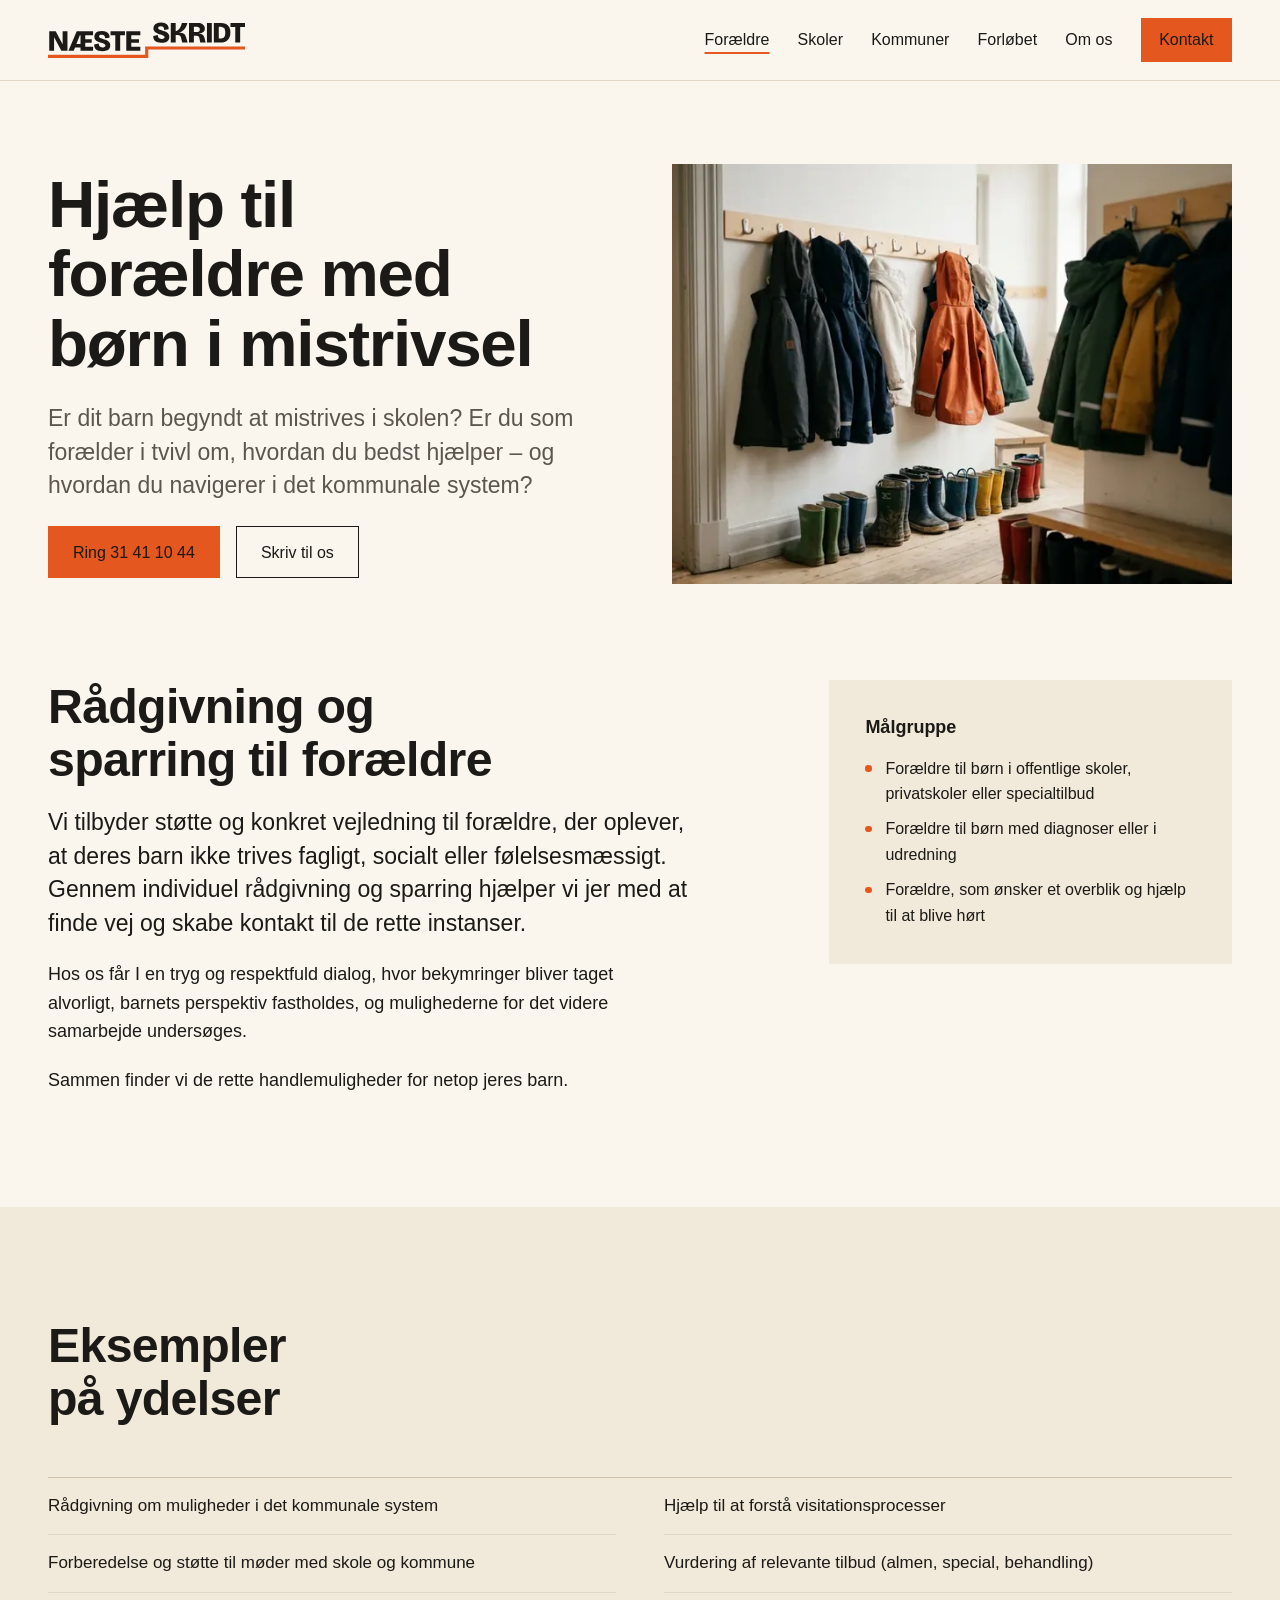
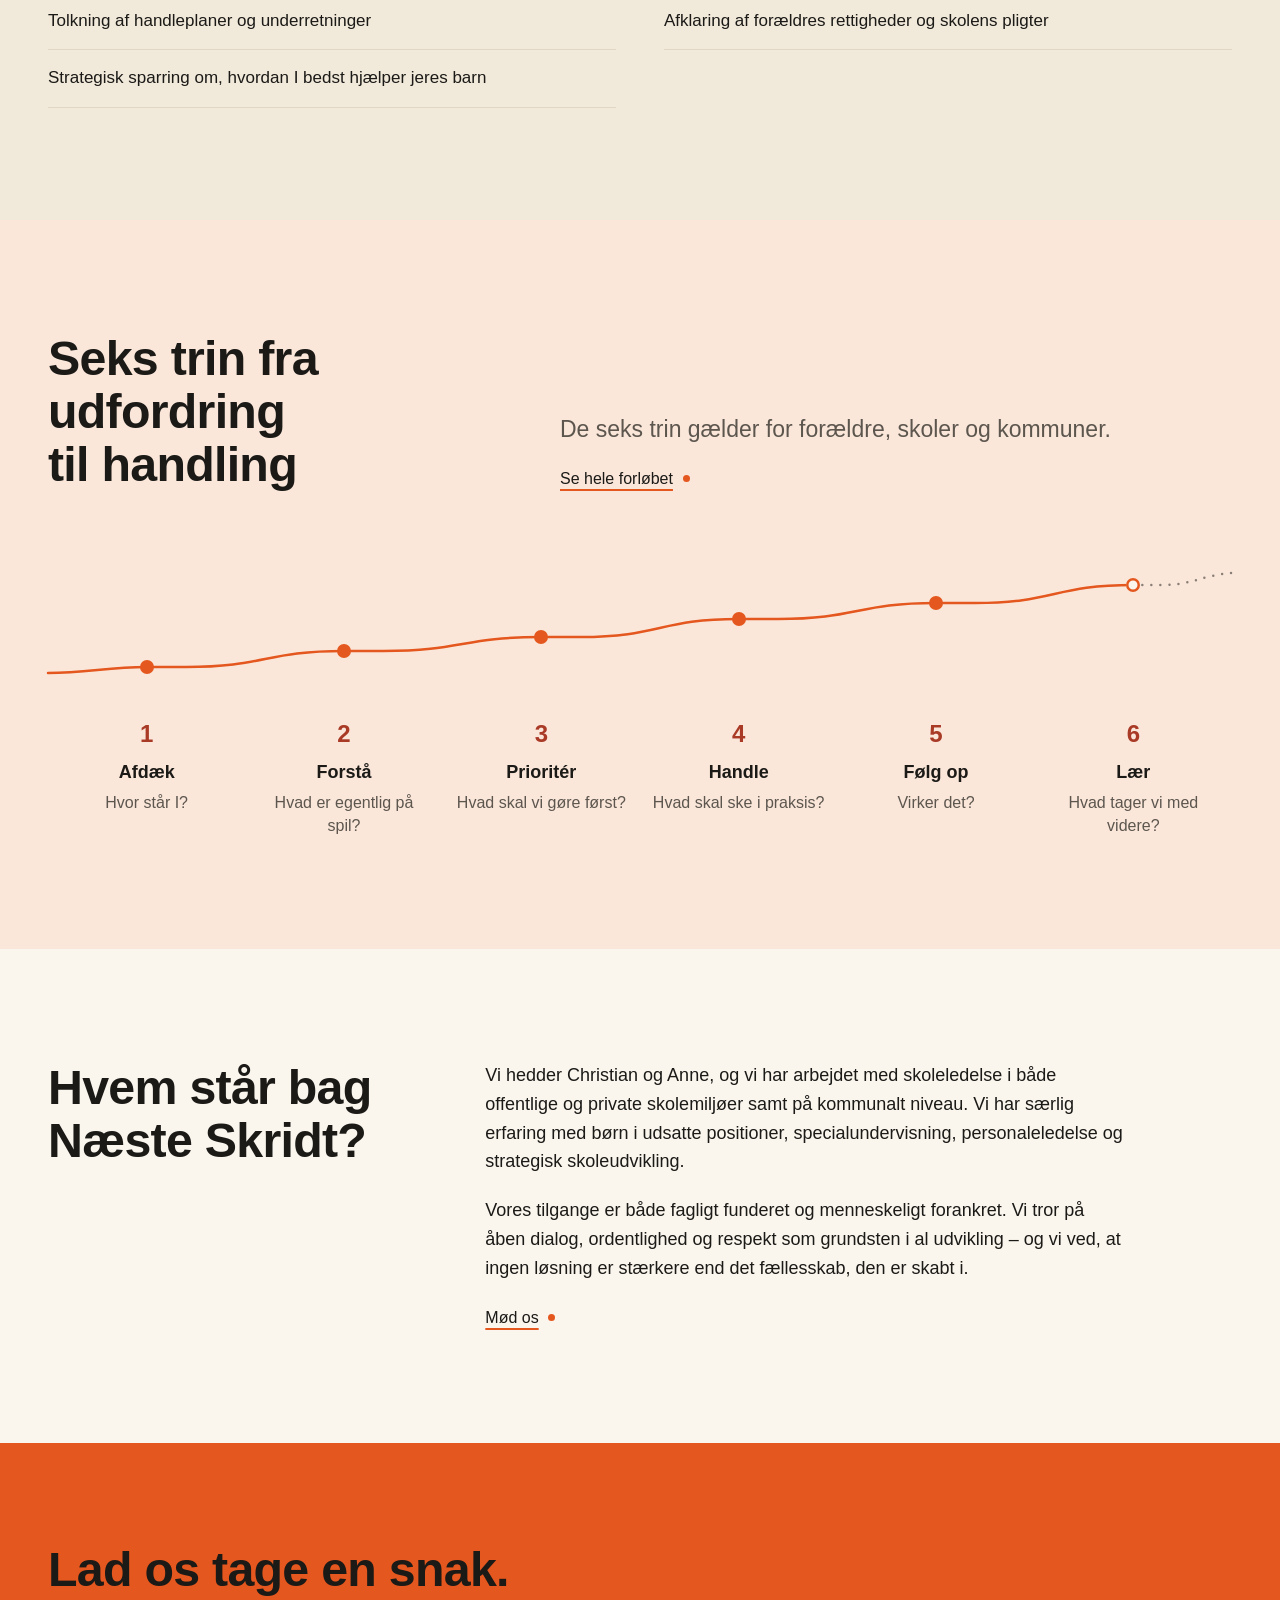
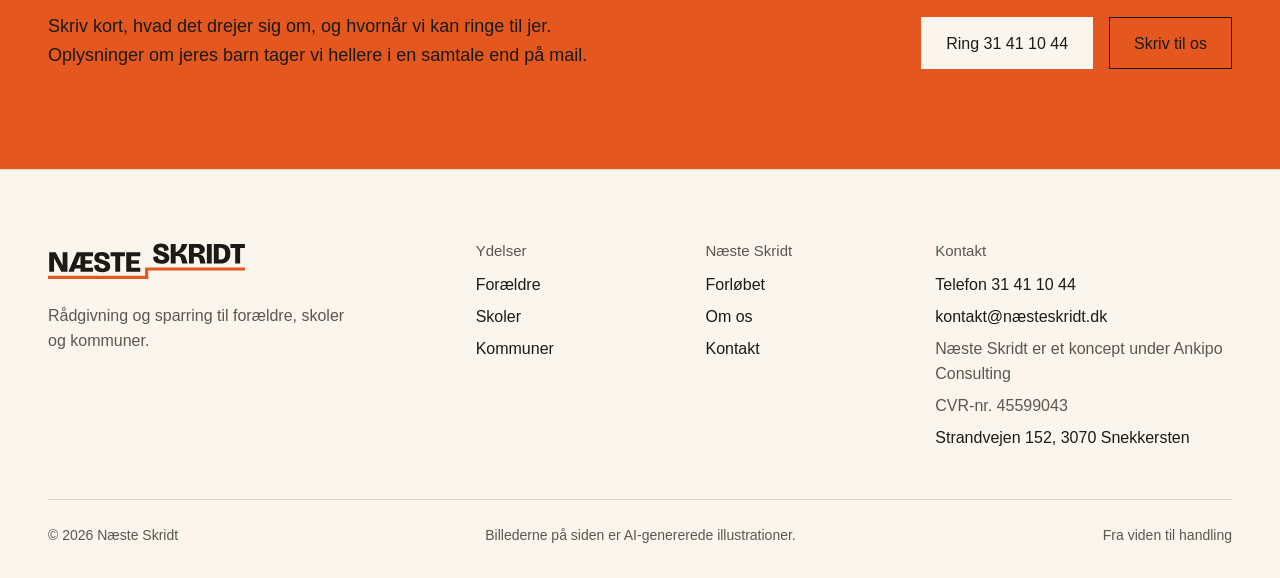
==== foraeldre.html @ 7ab8e754 "Initial commit via Netlify [skip ci]" ====
<!doctype html>
<html lang="da">
<head>
<meta charset="utf-8">
<meta name="viewport" content="width=device-width, initial-scale=1, viewport-fit=cover">
<title>Hjælp til forældre med børn i mistrivsel – Næste Skridt</title>
<meta name="description" content="Rådgivning og sparring til forældre, hvis barn ikke trives i skolen. Vi hjælper med at finde vej i det kommunale system. Ring på 31 41 10 44.">
<link rel="canonical" href="https://xn--nsteskridt-d6a.dk/foraeldre.html">
<meta property="og:type" content="website">
<meta property="og:locale" content="da_DK">
<meta property="og:site_name" content="Næste Skridt">
<meta property="og:title" content="Hjælp til forældre med børn i mistrivsel – Næste Skridt">
<meta property="og:description" content="Rådgivning og sparring til forældre, hvis barn ikke trives i skolen. Vi hjælper med at finde vej i det kommunale system. Ring på 31 41 10 44.">
<meta property="og:url" content="https://xn--nsteskridt-d6a.dk/foraeldre.html">
<meta property="og:image" content="https://xn--nsteskridt-d6a.dk/assets/img/og-image.jpg">
<meta property="og:image:width" content="1200">
<meta property="og:image:height" content="630">
<meta property="og:image:alt" content="Næste Skridts logo og teksten Rådgivning til forældre, skoler og kommuner">
<meta name="twitter:card" content="summary_large_image">
<meta name="theme-color" content="#FAF6EE">
<link rel="icon" href="favicon.ico" sizes="any">
<link rel="icon" href="favicon.svg" type="image/svg+xml">
<link rel="apple-touch-icon" href="apple-touch-icon.png">
<link rel="stylesheet" href="assets/css/style.css">
<script>document.documentElement.classList.add('js')</script>
</head>
<body>
<a class="skip" href="#indhold">Spring til indhold</a>
<header class="site-header">
  <div class="wrap site-header__inner">
    <a class="logo" href="index.html" aria-label="Næste Skridt – til forsiden"><svg class="logo__mark" viewBox="0 0 2228 407" aria-hidden="true" focusable="false"><path fill="currentColor" d="M14 326L14 105L87.2 105L164.5 252.9L165.3 252.9L165.3 105L220 105L220 326L150.8 326L69.5 173.5L68.8 173.5L68.8 326ZM231 326L325 105L404 105L367.9 148.4L360.2 148.4L290.8 326ZM273.6 287.1L273.6 250L381.5 250L381.5 287.1ZM367.6 326L367.6 105L421.2 105L421.2 326ZM406.8 326L406.8 281.2L510 281.2L510 326ZM406.8 234.7L406.8 194.4L494.4 194.4L494.4 234.7ZM406.8 149.8L406.8 105L509.7 105L509.7 149.8ZM614 330.6Q590.3 330.6 572.6 325.2Q554.9 319.8 543.3 309.7Q531.6 299.6 526.3 285.2Q521 270.9 522.1 253.3L573.5 242.8Q573.9 257.9 579.4 267.7Q584.8 277.4 594.5 282.3Q604.2 287.1 616.5 287.1Q626.2 287.1 633.6 284.6Q641.1 282.2 645.4 277.7Q649.7 273.2 649.7 267.2Q649.7 258.7 643.6 253.1Q637.5 247.6 626.9 243.6Q616.3 239.6 603.1 235.7Q589 231.6 575 226.6Q561.1 221.6 549.6 214.2Q538.1 206.8 531 195.2Q524 183.7 524 166.7Q524 145.7 534.8 130.8Q545.6 116 564.9 108.2Q584.2 100.4 609.2 100.4Q635.7 100.4 656.1 109.3Q676.5 118.2 687.4 135.2Q698.2 152.3 695.8 176.9L645.1 184.8Q645.5 174.9 643.4 167.2Q641.2 159.5 636.5 154.1Q631.8 148.7 624.7 145.8Q617.5 142.9 607.6 142.9Q597.6 142.9 591 145.5Q584.4 148.1 580.9 152.7Q577.5 157.2 577.5 163.2Q577.5 170.3 582.9 175.2Q588.3 180 598.2 183.7Q608.2 187.3 621.6 191.1Q636 195.3 650.4 200.4Q664.8 205.5 677 213.5Q689.2 221.5 696.6 233.8Q704 246.1 704 264.9Q704 286.5 692.6 301.1Q681.3 315.8 661.1 323.2Q640.9 330.6 614 330.6ZM707 150.8L707 105L870 105L870 150.8ZM760.9 326L760.9 105L816.1 105L816.1 326ZM885 326L885 105L941.5 105L941.5 326ZM927 326L927 281.1L1044 281.1L1044 326ZM927 234.7L927 194.4L1028.6 194.4L1028.6 234.7ZM927 149.9L927 105L1044 105L1044 149.9ZM1282 235.6Q1258.3 235.6 1240.6 230.2Q1222.9 224.8 1211.3 214.7Q1199.6 204.6 1194.3 190.2Q1189 175.9 1190.1 158.3L1241.5 147.8Q1241.9 162.9 1247.4 172.7Q1252.8 182.4 1262.5 187.3Q1272.2 192.1 1284.5 192.1Q1294.2 192.1 1301.6 189.6Q1309.1 187.2 1313.4 182.7Q1317.7 178.2 1317.7 172.2Q1317.7 163.7 1311.6 158.1Q1305.5 152.6 1294.9 148.6Q1284.3 144.6 1271.1 140.7Q1257 136.6 1243 131.6Q1229.1 126.6 1217.6 119.2Q1206.1 111.8 1199 100.2Q1192 88.7 1192 71.7Q1192 50.7 1202.8 35.8Q1213.6 21 1232.9 13.2Q1252.2 5.4 1277.2 5.4Q1303.7 5.4 1324.1 14.3Q1344.5 23.2 1355.4 40.2Q1366.2 57.3 1363.8 81.9L1313.1 89.8Q1313.5 79.9 1311.4 72.2Q1309.2 64.5 1304.5 59.1Q1299.8 53.7 1292.7 50.8Q1285.5 47.9 1275.6 47.9Q1265.6 47.9 1259 50.5Q1252.4 53.1 1248.9 57.7Q1245.5 62.2 1245.5 68.2Q1245.5 75.3 1250.9 80.2Q1256.3 85 1266.2 88.7Q1276.2 92.3 1289.6 96.1Q1304 100.3 1318.4 105.4Q1332.8 110.5 1345 118.5Q1357.2 126.5 1364.6 138.8Q1372 151.1 1372 169.9Q1372 191.5 1360.6 206.1Q1349.3 220.8 1329.1 228.2Q1308.9 235.6 1282 235.6ZM1388 231L1388 10L1443.6 10L1443.6 105Q1459.1 99.3 1470.8 89.5Q1482.6 79.6 1490.9 67Q1499.3 54.3 1504.8 39.7Q1510.3 25.1 1513.2 10L1575.6 10Q1571.8 29.1 1564.4 46Q1557 62.9 1545.7 77Q1534.4 91.1 1519.4 102Q1504.3 112.9 1485.2 120L1485.2 122.6Q1505.2 121.2 1518.5 125.1Q1531.9 129.1 1540.3 136.8Q1548.8 144.5 1553.7 154.7Q1558.7 164.8 1561.9 175.6L1579 231L1517.6 231L1505.5 182.6Q1502.6 169.9 1497.2 162.1Q1491.9 154.3 1483.3 150.8Q1474.8 147.4 1461.5 147.4L1443.6 147.4L1443.6 231ZM1594 231L1594 10L1685.1 10Q1699.8 10 1713.1 12.5Q1726.4 15 1737.4 20.1Q1748.3 25.1 1756.4 32.8Q1764.5 40.5 1768.8 51.1Q1773.2 61.6 1773.2 75Q1773.2 85.5 1769.7 94.7Q1766.2 104 1758.6 111.4Q1751.1 118.8 1739.2 123.6Q1727.3 128.5 1710.9 130.5L1710.9 133.3Q1732.5 134.2 1744.3 141.5Q1756 148.8 1761.8 160Q1767.6 171.3 1770.6 184.5L1782 231L1721.1 231L1713.1 188Q1711.1 176.6 1707.1 169.3Q1703 162.1 1695.4 158.5Q1687.8 155 1675.1 155L1649.4 155L1649.4 231ZM1649.4 113.9L1678.9 113.9Q1697.1 113.9 1706.7 106.7Q1716.2 99.5 1716.2 84.6Q1716.2 68.6 1707.4 61Q1698.5 53.3 1680.5 53.3L1649.4 53.3ZM1797 231L1797 10L1852 10L1852 231ZM1875 231L1875 10L1930.8 10L1930.8 231ZM1900.4 231L1900.4 186.2L1957.2 186.2Q1969.8 186.2 1980.5 180.8Q1991.2 175.5 1997.8 161.5Q2004.3 147.5 2004.3 121.1Q2004.3 102 2000.7 89.2Q1997.1 76.4 1990.4 68.9Q1983.6 61.4 1973.9 58.1Q1964.3 54.8 1951.8 54.8L1900.4 54.8L1900.4 10L1949.4 10Q1988.4 10 2013.3 23Q2038.2 36.1 2050.1 60.4Q2062 84.7 2062 118.7Q2062 145.1 2056 164.3Q2050 183.5 2039.5 196.4Q2028.9 209.4 2015.7 217Q2002.6 224.5 1987.9 227.8Q1973.2 231 1959 231ZM2063 55.8L2063 10L2227 10L2227 55.8ZM2117.2 231L2117.2 10L2172.8 10L2172.8 231Z"/><path class="logo__step" d="M0 371H1098V276H2228V312H1134V407H0Z"/></svg></a>
    <button class="menu-btn" type="button" aria-expanded="false" aria-controls="hovedmenu"><span class="menu-btn__bars" aria-hidden="true"></span><span class="menu-btn__label">Menu</span></button>
    <nav class="nav" id="hovedmenu" aria-label="Hovedmenu">
      <ul>
        <li><a href="foraeldre.html" aria-current="page">Forældre</a></li><li><a href="skoler.html">Skoler</a></li><li><a href="kommuner.html">Kommuner</a></li><li><a href="forloebet.html">Forløbet</a></li><li><a href="om-os.html">Om os</a></li>
        <li><a class="btn btn--accent" href="kontakt.html">Kontakt</a></li>
      </ul>
      <p class="nav__contact"><a href="tel:+4531411044">31 41 10 44</a><a href="mailto:kontakt@xn--nsteskridt-d6a.dk">kontakt@næsteskridt.dk</a></p>
    </nav>
  </div>
</header>
<main id="indhold">
<section class="page-hero" aria-labelledby="h-side">
  <div class="wrap page-hero__inner">
    <div class="page-hero__text"><h1 id="h-side">Hjælp til forældre med børn i mistrivsel</h1><p class="lead">Er dit barn begyndt at mistrives i skolen? Er du som forælder i tvivl om, hvordan du bedst hjælper – og hvordan du navigerer i det kommunale system?</p><div class="actions"><a class="btn" href="tel:+4531411044">Ring 31 41 10 44</a><a class="btn btn--ghost" href="mailto:kontakt@xn--nsteskridt-d6a.dk?subject=Henvendelse%20fra%20for%C3%A6lder">Skriv til os</a></div></div>
    <img class="page-hero__img" src="assets/img/foto/knager-garderobe-1024.webp" srcset="assets/img/foto/knager-garderobe-640.webp 640w, assets/img/foto/knager-garderobe-1024.webp 1024w" sizes="(max-width: 56rem) 100vw, 36rem" width="1024" height="765" alt="" fetchpriority="high">
  </div>
</section>
<section class="section section--flush-top" aria-labelledby="h-raad">
  <div class="wrap body-aside">
    <div class="prose"><h2 id="h-raad">Rådgivning og sparring til forældre</h2><p class="lead">Vi tilbyder støtte og konkret vejledning til forældre, der oplever, at deres barn ikke trives fagligt, socialt eller følelsesmæssigt. Gennem individuel rådgivning og sparring hjælper vi jer med at finde vej og skabe kontakt til de rette instanser.</p><p>Hos os får I en tryg og respektfuld dialog, hvor bekymringer bliver taget alvorligt, barnets perspektiv fastholdes, og mulighederne for det videre samarbejde undersøges.</p><p>Sammen finder vi de rette handlemuligheder for netop jeres barn.</p></div>
    <aside class="box" aria-labelledby="h-maal"><h2 id="h-maal">Målgruppe</h2><ul class="dots"><li>Forældre til børn i offentlige skoler, privatskoler eller specialtilbud</li><li>Forældre til børn med diagnoser eller i udredning</li><li>Forældre, som ønsker et overblik og hjælp til at blive hørt</li></ul></aside>
  </div>
</section>
<section class="section section--alt" aria-labelledby="h-ydelser">
  <div class="wrap"><div class="intro"><h2 id="h-ydelser">Eksempler på ydelser</h2></div>
  <ul class="rows rows--2col"><li>Rådgivning om muligheder i det kommunale system</li><li>Hjælp til at forstå visitationsprocesser</li><li>Forberedelse og støtte til møder med skole og kommune</li><li>Vurdering af relevante tilbud (almen, special, behandling)</li><li>Tolkning af handleplaner og underretninger</li><li>Afklaring af forældres rettigheder og skolens pligter</li><li>Strategisk sparring om, hvordan I bedst hjælper jeres barn</li></ul></div>
</section>
<section class="section section--warm" aria-labelledby="h-trin">
  <div class="wrap">
    <div class="intro">
      <h2 id="h-trin">Seks trin fra udfordring til handling</h2>
      <div class="stack"><p class="lead muted">De seks trin gælder for forældre, skoler og kommuner.</p><a class="link" href="forloebet.html">Se hele forløbet</a></div>
    </div>
    <div class="track" aria-hidden="true">
  <svg viewBox="0 0 1200 140" preserveAspectRatio="none" focusable="false">
    <path class="track__path" d="M0 118 C 40 118 60 112 100 112 H 140 C 220 112 220 96 300 96 H 340 C 420 96 420 82 500 82 H 540 C 620 82 620 64 700 64 H 740 C 820 64 820 48 900 48 H 940 C 1020 48 1020 30 1100 30"/>
    <path class="track__next" d="M1100 30 H 1130 C 1160 30 1170 20 1200 18"/>
  </svg>
  <span class="track__dot"></span><span class="track__dot"></span><span class="track__dot"></span><span class="track__dot"></span><span class="track__dot"></span><span class="track__dot track__dot--open"></span>
</div>
<ol class="steps"><li><a href="forloebet.html#afdaek"><span class="steps__num">1</span><span class="steps__name">Afdæk</span><span class="steps__q">Hvor står I?</span></a></li><li><a href="forloebet.html#forstaa"><span class="steps__num">2</span><span class="steps__name">Forstå</span><span class="steps__q">Hvad er egentlig på spil?</span></a></li><li><a href="forloebet.html#prioriter"><span class="steps__num">3</span><span class="steps__name">Prioritér</span><span class="steps__q">Hvad skal vi gøre først?</span></a></li><li><a href="forloebet.html#handle"><span class="steps__num">4</span><span class="steps__name">Handle</span><span class="steps__q">Hvad skal ske i praksis?</span></a></li><li><a href="forloebet.html#foelg-op"><span class="steps__num">5</span><span class="steps__name">Følg op</span><span class="steps__q">Virker det?</span></a></li><li><a href="forloebet.html#laer"><span class="steps__num">6</span><span class="steps__name">Lær</span><span class="steps__q">Hvad tager vi med videre?</span></a></li></ol>

  </div>
</section>
<section class="section" aria-labelledby="h-bag">
  <div class="wrap split-head">
    <h2 id="h-bag">Hvem står bag Næste Skridt?</h2>
    <div class="prose"><p>Vi hedder Christian og Anne, og vi har arbejdet med skoleledelse i både offentlige og private skolemiljøer samt på kommunalt niveau. Vi har særlig erfaring med børn i udsatte positioner, specialundervisning, personaleledelse og strategisk skoleudvikling.</p><p>Vores tilgange er både fagligt funderet og menneskeligt forankret. Vi tror på åben dialog, ordentlighed og respekt som grundsten i al udvikling – og vi ved, at ingen løsning er stærkere end det fællesskab, den er skabt i.</p><p><a class="link" href="om-os.html#moed-os">Mød os</a></p></div>
  </div>
</section>
<section class="band" aria-labelledby="h-band">
  <div class="wrap band__inner">
    <div><h2 id="h-band">Lad os tage en snak.</h2><p>Skriv kort, hvad det drejer sig om, og hvornår vi kan ringe til jer. Oplysninger om jeres barn tager vi hellere i en samtale end på mail.</p></div>
    <div class="actions"><a class="btn" href="tel:+4531411044">Ring 31 41 10 44</a><a class="btn btn--ghost" href="mailto:kontakt@xn--nsteskridt-d6a.dk?subject=Henvendelse%20fra%20for%C3%A6lder">Skriv til os</a></div>
  </div>
</section>
</main>
<footer class="site-footer">
  <div class="wrap">
    <div class="footer__grid">
      <div class="footer__brand">
        <a class="logo" href="index.html"><img src="assets/img/logo.svg" width="197" height="36" alt="Næste Skridt – til forsiden"></a>
        <p>Rådgivning og sparring til forældre, skoler og kommuner.</p>
      </div>
      <nav aria-labelledby="f-ydelser"><h2 id="f-ydelser">Ydelser</h2><ul><li><a href="foraeldre.html">Forældre</a></li><li><a href="skoler.html">Skoler</a></li><li><a href="kommuner.html">Kommuner</a></li></ul></nav>
      <nav aria-labelledby="f-om"><h2 id="f-om">Næste Skridt</h2><ul><li><a href="forloebet.html">Forløbet</a></li><li><a href="om-os.html">Om os</a></li><li><a href="kontakt.html">Kontakt</a></li></ul></nav>
      <div>
        <h2 id="f-kontakt">Kontakt</h2>
        <address class="footer__contact" aria-labelledby="f-kontakt">
          <a href="tel:+4531411044">Telefon 31 41 10 44</a>
          <a href="mailto:kontakt@xn--nsteskridt-d6a.dk">kontakt@næsteskridt.dk</a>
          <span class="small">Næste Skridt er et koncept under Ankipo Consulting</span>
          <span class="small">CVR-nr. 45599043</span>
          <span>Strandvejen 152, 3070 Snekkersten</span>
        </address>
      </div>
    </div>
    <div class="footer__base">
      <p>© 2026 Næste Skridt</p>
      <p>Billederne på siden er AI-genererede illustrationer.</p>
      <p>Fra viden til handling</p>
    </div>
  </div>
</footer>
<script src="assets/js/site.js" defer></script>
</body>
</html>
---- assets/css/style.css ----
/* =========================================================
   NÆSTE SKRIDT · designsystem v3
   Helt lyst udtryk: creme, fersken og orange.
   Blæk bruges kun til tekst. Skrift: enhedens systemskrift. SF Pro på Apple-enheder.
   SF Pro må ikke selvhostes ifølge Apples licens.
   ========================================================= */
:root {
  --cream: #FAF6EE;            /* sidebaggrund */
  --cream-2: #F1E9DA;          /* skiftende sektioner, bokse */
  --line: #E2D7C4;             /* hårlinjer på creme */
  --warm: #FBE7DA;             /* lys fersken: de seks trin */
  --line-strong: #CDBFA8;      /* tydeligere hårlinje */
  --ink: #1B1A17;              /* kun tekst */
  --muted: #5C564E;            /* sekundær tekst: 6,7:1 på creme, 6,0:1 på creme-2 */
  --accent: #E4571E;           /* orange: linjen, punkter, primærknap, CTA-bånd */
  --accent-hover: #F06A33;     /* hover på orange knap */
  --accent-text: #A93A26;      /* rust: lille accentfarvet tekst på creme (5,9:1) */
  --accent-text-deep: #8A2E1D; /* hover på rust */

  --font: -apple-system, BlinkMacSystemFont, "Segoe UI", Roboto, "Helvetica Neue", Arial, sans-serif;
  --t-display: clamp(2.75rem, 1.6rem + 4.2vw, 5.25rem);
  --t-h1: clamp(2.5rem, 1.7rem + 3vw, 4.25rem);
  --t-h2: clamp(2rem, 1.5rem + 1.9vw, 3.25rem);
  --t-h3: clamp(1.25rem, 1.1rem + .55vw, 1.5rem);
  --t-lead: clamp(1.1875rem, 1.05rem + .55vw, 1.4375rem);
  --t-body: 1.125rem;
  --t-small: 1rem;

  --wrap: 80rem;
  --gutter: clamp(1.25rem, 4vw, 3rem);
  --section: clamp(4.5rem, 3rem + 5vw, 8rem);
  --header-h: 5rem;
  --ease: cubic-bezier(.2, .7, .2, 1);
  color-scheme: light;
  accent-color: var(--accent);
}

/* ---------- Grundlag ---------- */
*, *::before, *::after { box-sizing: border-box; }
html { -webkit-text-size-adjust: 100%; }
@media (prefers-reduced-motion: no-preference) { html { scroll-behavior: smooth; } }
body { margin: 0; background: var(--cream); color: var(--ink); font: 400 var(--t-body)/1.6 var(--font); -webkit-font-smoothing: antialiased; text-rendering: optimizeLegibility; }
h1, h2, h3, h4, p, ul, ol, dl, dd, figure, address { margin: 0; }
ul, ol { padding: 0; }
address { font-style: normal; }
h1, h2, h3 { font-weight: 600; text-wrap: balance; }
h1 { font-size: var(--t-h1); line-height: 1.06; letter-spacing: -.02em; }
h2 { font-size: var(--t-h2); line-height: 1.1; letter-spacing: -.015em; }
h3 { font-size: var(--t-h3); line-height: 1.25; letter-spacing: -.012em; }
p { text-wrap: pretty; }
strong { font-weight: 600; }
img { display: block; max-width: 100%; height: auto; }
a { color: inherit; }
::selection { background: #F7C9AE; color: var(--ink); }
:focus-visible { outline: 2px solid var(--accent-text); outline-offset: 3px; }
.band :focus-visible { outline-color: var(--ink); }
.sr-only { position: absolute; width: 1px; height: 1px; padding: 0; margin: -1px; overflow: hidden; clip: rect(0 0 0 0); white-space: nowrap; border: 0; }
.skip { position: absolute; left: var(--gutter); top: -6rem; z-index: 100; padding: .75rem 1rem; background: var(--accent); color: var(--ink); font-weight: 500; text-decoration: none; }
.skip:focus { top: .75rem; }

.wrap { max-width: var(--wrap); margin-inline: auto; padding-inline: var(--gutter); }
.section { padding-block: var(--section); }
.section--alt { background: var(--cream-2); }
.section--warm { background: var(--warm); }
.section--flush-top { padding-top: 0; }
section[id], li[id] { scroll-margin-top: calc(var(--header-h) + 1.5rem); }
.lead { font-size: var(--t-lead); line-height: 1.45; }
.muted { color: var(--muted); }
.fineprint { font-size: .9375rem; color: var(--muted); }
.prose { display: flex; flex-direction: column; gap: 1.25rem; max-width: 40rem; }
.prose h3 { margin-top: .75rem; }
.stack { display: flex; flex-direction: column; align-items: flex-start; gap: 1.5rem; }
.obj-top { object-position: 50% 35%; } /* portrætformatet billede 9 i et 4:3-kort */

/* ---------- Links og knapper ---------- */
.link { display: inline-flex; align-items: center; gap: .6rem; font-size: var(--t-small); font-weight: 500; text-decoration: underline; text-decoration-color: var(--accent); text-decoration-thickness: 2px; text-underline-offset: .3em; }
.link::after { content: ""; flex: none; width: .45rem; height: .45rem; border-radius: 50%; background: var(--accent); transition: transform .2s var(--ease); }
.link:hover::after { transform: scale(1.4); }
.prose a:not(.link), .tel-line a { text-decoration-color: var(--accent); text-decoration-thickness: 2px; text-underline-offset: .25em; }
.btn { display: inline-flex; align-items: center; justify-content: center; min-height: 3.25rem; padding: .85rem 1.5rem; border: 1px solid var(--accent); background: var(--accent); color: var(--ink); font: 500 var(--t-small)/1.2 var(--font); text-decoration: none; cursor: pointer; transition: background-color .2s ease, color .2s ease, border-color .2s ease; }
.btn:hover { background: var(--accent-hover); border-color: var(--accent-hover); }
.btn--accent { background: var(--accent); border-color: var(--accent); color: var(--ink); }
.btn--accent:hover { background: var(--accent-hover); border-color: var(--accent-hover); }
.btn--ghost { background: transparent; border-color: var(--ink); color: var(--ink); }
.btn--ghost:hover { background: var(--cream-2); border-color: var(--ink); }
.band .btn { background: var(--cream); border-color: var(--cream); }
.band .btn:hover { background: #FFFDF8; border-color: #FFFDF8; }
.band .btn--ghost { background: transparent; border-color: var(--ink); }
.band .btn--ghost:hover { background: var(--cream); border-color: var(--ink); }
.actions { display: flex; flex-wrap: wrap; align-items: center; gap: .75rem 1rem; }

/* ---------- Sidehoved ---------- */
.site-header { position: sticky; top: 0; z-index: 50; background: var(--cream); color: var(--ink); border-bottom: 1px solid var(--line); transition: background-color .25s ease, color .25s ease, border-color .25s ease; }
.site-header__inner { display: flex; align-items: center; justify-content: space-between; gap: 2rem; min-height: var(--header-h); }
.logo { display: inline-flex; color: inherit; }
.logo svg, .logo img { display: block; height: 2.25rem; width: auto; }
.logo__step { fill: var(--accent); }
.nav ul { list-style: none; display: flex; align-items: center; gap: clamp(1.25rem, 2.2vw, 2.25rem); }
.nav a:not(.btn) { display: inline-flex; align-items: center; min-height: 2.75rem; font-size: var(--t-small); font-weight: 500; text-decoration: none; }
.nav a:not(.btn):hover, .nav a:not(.btn)[aria-current="page"] { text-decoration: underline; text-decoration-color: var(--accent); text-decoration-thickness: 2px; text-underline-offset: .45em; }
.nav .btn { min-height: 2.75rem; padding: .6rem 1.1rem; }
.menu-btn { display: none; align-items: center; gap: .6rem; min-height: 2.75rem; padding: 0 1rem; border: 1px solid currentColor; background: none; color: inherit; font: 500 var(--t-small)/1 var(--font); cursor: pointer; }
.menu-btn__bars { position: relative; width: 18px; height: 2px; background: currentColor; }
.menu-btn__bars::before, .menu-btn__bars::after { content: ""; position: absolute; left: 0; width: 100%; height: 2px; background: currentColor; transition: transform .2s var(--ease); }
.menu-btn__bars::before { transform: translateY(-5px); }
.menu-btn__bars::after { transform: translateY(5px); }
.menu-btn[aria-expanded="true"] .menu-btn__bars { background: transparent; }
.menu-btn[aria-expanded="true"] .menu-btn__bars::before { transform: rotate(45deg); }
.menu-btn[aria-expanded="true"] .menu-btn__bars::after { transform: rotate(-45deg); }

@media (max-width: 64rem) {
  .js .menu-btn { display: inline-flex; }
  .js .nav { display: none; }
  .js .menu-open .nav { display: flex; position: fixed; inset: var(--header-h) 0 0 0; z-index: 49; flex-direction: column; justify-content: space-between; gap: 2rem; padding: 2rem var(--gutter) 2.5rem; background: var(--cream); color: var(--ink); overflow-y: auto; }
  .js .menu-open .nav ul { flex-direction: column; align-items: flex-start; gap: .25rem; }
  .js .menu-open .nav a:not(.btn) { font-size: 1.75rem; font-weight: 600; letter-spacing: -.02em; min-height: 3.25rem; }
  .js .menu-open .nav .btn { margin-top: 1.25rem; min-height: 3.25rem; padding: .85rem 1.5rem; }
  .nav__contact { display: flex; flex-direction: column; gap: .35rem; font-size: 1.125rem; }
  .menu-open { overflow: hidden; }
}
@media (max-width: 24rem) { .site-header__inner { gap: .75rem; } .logo svg { height: 1.85rem; } .menu-btn { padding: 0 .7rem; } }
@media (min-width: 64.0625rem) { .nav__contact { display: none; } }
/* Uden JavaScript: menuen brydes under logoet i stedet for at løbe ud over kanten */
@media (max-width: 64rem) {
  html:not(.js) .site-header__inner { flex-wrap: wrap; gap: .5rem 2rem; padding-block: .75rem; }
  html:not(.js) .nav ul { flex-wrap: wrap; gap: 0 1.25rem; }
  html:not(.js) .nav__contact { display: none; }
}

/* ---------- Forsidens hero: lys flade, foto til højre ---------- */
.hero { position: relative; display: flex; align-items: center; min-height: min(calc(92svh - var(--header-h)), 46rem); overflow: hidden; background: var(--cream); color: var(--ink); }
.hero__img { position: absolute; inset: 0 0 0 auto; width: 50%; height: 100%; object-fit: cover; object-position: 72% 50%; }
.hero::after { content: ""; position: absolute; inset: 0 0 0 auto; width: calc(50% + 2px); background: linear-gradient(90deg, var(--cream) 0%, var(--cream) 3%, rgb(250 246 238 / .7) 18%, rgb(250 246 238 / 0) 42%); }
.hero__content { position: relative; z-index: 1; width: 100%; padding-block: clamp(3.5rem, 7vw, 6rem); }
.hero__text { max-width: 35rem; display: flex; flex-direction: column; align-items: flex-start; gap: 1.5rem; }
.hero h1 { font-size: var(--t-display); line-height: 1.03; letter-spacing: -.022em; }
.hero .lead { max-width: 33rem; color: var(--muted); }
.hero .tel-line a { font-weight: 500; }
@media (max-width: 75rem) { .hero__text { max-width: 26rem; } .hero h1 { font-size: var(--t-h1); } }
@media (max-width: 56rem) {
  .hero { display: block; min-height: 0; }
  .hero__img { position: static; width: 100%; height: auto; aspect-ratio: 4 / 3; object-position: 78% 50%; }
  .hero::after { display: none; }
  .hero__content { padding-block: 2.5rem 3.5rem; }
  .hero__text { max-width: none; }
}

/* ---------- Undersidernes hero (tekst + foto) ---------- */
.page-hero { padding-block: clamp(3rem, 2rem + 4vw, 6rem) clamp(3.5rem, 2rem + 5vw, 7rem); }
.page-hero__inner { display: grid; grid-template-columns: minmax(0, 6fr) minmax(0, 6fr); gap: clamp(2rem, 5vw, 5rem); align-items: center; }
.page-hero__text { display: flex; flex-direction: column; align-items: flex-start; gap: 1.5rem; }
.page-hero__text .lead { color: var(--muted); }
.page-hero__img { width: 100%; aspect-ratio: 4 / 3; object-fit: cover; }
@media (max-width: 56rem) {
  .page-hero__inner { grid-template-columns: minmax(0, 1fr); }
  .page-hero__img { order: -1; }
  .page-hero--text-first .page-hero__img { order: 0; }
}

/* ---------- Sektionshoveder og layouts ---------- */
.intro { display: grid; grid-template-columns: minmax(0, 5fr) minmax(0, 7fr); gap: 1.25rem 2rem; align-items: end; margin-bottom: clamp(2.5rem, 4vw, 3.5rem); }
.intro .stack { gap: 1.25rem; }
.split-head { display: grid; grid-template-columns: minmax(0, 4fr) minmax(0, 8fr); gap: 1.5rem clamp(2rem, 5vw, 5rem); align-items: start; }
.body-aside { display: grid; grid-template-columns: minmax(0, 7fr) minmax(0, 4fr); gap: clamp(2rem, 6vw, 6rem); align-items: start; }
.media-text { display: grid; grid-template-columns: minmax(0, 6fr) minmax(0, 6fr); gap: clamp(2rem, 5vw, 5rem); align-items: center; }
.media-text img { width: 100%; aspect-ratio: 4 / 3; object-fit: cover; }
@media (max-width: 56rem) { .intro, .split-head, .body-aside, .media-text { grid-template-columns: minmax(0, 1fr); } }

/* ---------- Kort til de tre målgrupper ---------- */
.cards { list-style: none; display: grid; grid-template-columns: repeat(3, minmax(0, 1fr)); gap: clamp(1.5rem, 2.5vw, 2.5rem); }
.card { position: relative; display: flex; flex-direction: column; gap: 1rem; }
.card img { width: 100%; aspect-ratio: 4 / 3; object-fit: cover; }
.card p { color: var(--muted); }
.card .link { margin-top: auto; align-self: flex-start; }
.cards--text .card { padding-top: 1.25rem; border-top: 2px solid var(--accent); }
@media (max-width: 56rem) { .cards { grid-template-columns: minmax(0, 1fr); gap: 3rem; } }

/* ---------- Boks (fx Målgruppe) ---------- */
.box { display: flex; flex-direction: column; gap: 1rem; padding: clamp(1.5rem, 3vw, 2.25rem); background: var(--cream-2); }
.box h2 { font-size: 1.125rem; line-height: 1.3; letter-spacing: 0; }
.dots { list-style: none; display: flex; flex-direction: column; gap: .6rem; font-size: var(--t-small); }
.dots li { position: relative; padding-left: 1.25rem; }
.dots li::before { content: ""; position: absolute; left: 0; top: .6em; width: .4rem; height: .4rem; border-radius: 50%; background: var(--accent); }

/* ---------- Lister med hårlinjer ---------- */
.rows { list-style: none; border-top: 1px solid var(--line-strong); }
.rows li { padding-block: 1rem; border-bottom: 1px solid var(--line); font-size: 1.0625rem; line-height: 1.45; }
.rows--2col { display: grid; grid-template-columns: repeat(2, minmax(0, 1fr)); column-gap: clamp(1.5rem, 4vw, 3rem); }
.lists { display: grid; grid-template-columns: repeat(2, minmax(0, 1fr)); gap: 3rem clamp(2rem, 5vw, 4rem); }
.lists h2, .lists h3 { margin-bottom: 1rem; font-size: var(--t-h3); line-height: 1.25; letter-spacing: -.012em; }
@media (max-width: 56rem) { .rows--2col, .lists { grid-template-columns: minmax(0, 1fr); } }

/* ---------- Linjen: de seks trin ---------- */
.track { position: relative; height: 140px; margin-top: clamp(3rem, 5vw, 4.5rem); }
.track svg { position: absolute; inset: 0; width: 100%; height: 100%; overflow: visible; }
.track__path { fill: none; stroke: var(--accent); stroke-width: 2.5; stroke-linecap: round; stroke-linejoin: round; vector-effect: non-scaling-stroke; }
.track__next { fill: none; stroke: currentColor; opacity: .5; stroke-width: 2.5; stroke-linecap: round; stroke-dasharray: 0 9; vector-effect: non-scaling-stroke; }
.track__dot { position: absolute; width: 14px; height: 14px; border-radius: 50%; background: var(--accent); transform: translate(-50%, -50%); }
/* Punkternes placering svarer til kurvens knæk i viewBox 0 0 1200 140 (x/1200, y i px) */
.track__dot:nth-of-type(1) { left: 8.333%; top: 112px; }
.track__dot:nth-of-type(2) { left: 25%; top: 96px; }
.track__dot:nth-of-type(3) { left: 41.667%; top: 82px; }
.track__dot:nth-of-type(4) { left: 58.333%; top: 64px; }
.track__dot:nth-of-type(5) { left: 75%; top: 48px; }
.track__dot:nth-of-type(6) { left: 91.667%; top: 30px; }
.track__dot--open { background: var(--cream); box-shadow: inset 0 0 0 2.5px var(--accent); }
.steps { list-style: none; display: grid; grid-template-columns: repeat(6, minmax(0, 1fr)); margin-top: 1.25rem; }
.steps li { padding-inline: .75rem; text-align: center; }
.steps a { display: block; text-decoration: none; }
.steps a:hover .steps__name { text-decoration: underline; text-decoration-color: var(--accent); text-decoration-thickness: 2px; text-underline-offset: .3em; }
.steps__num { display: block; font-size: 1.5rem; font-weight: 600; color: var(--accent-text); font-variant-numeric: lining-nums; }
.steps__name { display: block; margin-top: .25rem; font-size: 1.125rem; font-weight: 600; }
.steps__q { display: block; margin-top: .25rem; font-size: var(--t-small); line-height: 1.45; color: var(--muted); }
@media (max-width: 56rem) {
  .track { display: none; }
  .steps { grid-template-columns: minmax(0, 1fr); gap: 1.25rem; padding-left: 2rem; position: relative; }
  .steps::before { content: ""; position: absolute; left: .4rem; top: .6rem; bottom: 2.6rem; width: 2px; background: var(--accent); }
  .steps li { position: relative; padding: 0; text-align: left; }
  .steps li::before { content: ""; position: absolute; left: -2rem; top: .5rem; width: 14px; height: 14px; border-radius: 50%; background: var(--accent); transform: translateX(-1px); }
  .steps li:last-child::before { background: var(--cream); box-shadow: inset 0 0 0 2.5px var(--accent); }
  .steps__num { display: inline; font-size: var(--t-small); margin-right: .4rem; }
  .steps__name { display: inline; }
}

/* ---------- Punkter på en linje (se, forstå, vælge …) ---------- */
.points { list-style: none; display: grid; grid-auto-flow: column; grid-auto-columns: minmax(0, 1fr); gap: 1rem; width: 100%; max-width: 44rem; padding-top: 1.9rem; }
.points li { position: relative; font-size: 1.125rem; font-weight: 600; }
.points li::before { content: ""; position: absolute; left: 0; top: -1.9rem; width: .9rem; height: .9rem; border-radius: 50%; background: var(--accent); }
.points li:not(:last-child)::after { content: ""; position: absolute; left: 1.2rem; right: -.7rem; top: -1.48rem; height: 2px; background: var(--line); }
.points li:last-child::before { background: var(--cream); box-shadow: inset 0 0 0 2px var(--accent); }
@media (max-width: 40rem) {
  .points { grid-auto-flow: row; grid-auto-columns: auto; gap: 1.1rem; padding-top: 0; padding-left: 2rem; }
  .points li::before { left: -2rem; top: .3em; }
  .points li:not(:last-child)::after { left: -1.6rem; right: auto; top: 1.4em; bottom: -1.1rem; width: 2px; height: auto; }
}

/* ---------- Forløbets trin i detaljer ---------- */
.step-list { list-style: none; margin-top: clamp(3rem, 5vw, 4.5rem); }
.step { display: grid; grid-template-columns: minmax(0, 3fr) minmax(0, 8fr); gap: 1.5rem clamp(2rem, 6vw, 6rem); padding-block: clamp(3rem, 5vw, 4.5rem); border-top: 1px solid var(--line); }
.step__mark { display: flex; flex-direction: column; gap: .35rem; }
.step__num { font-size: clamp(3rem, 2rem + 3vw, 4.5rem); font-weight: 600; line-height: 1; color: var(--accent); letter-spacing: -.03em; }
.step__name { font-size: 1.125rem; font-weight: 600; }
.step__body { display: flex; flex-direction: column; align-items: flex-start; gap: 1.1rem; max-width: 44rem; }
.step__body h3 { font-size: clamp(1.5rem, 1.2rem + 1.2vw, 2.125rem); line-height: 1.15; letter-spacing: -.02em; }
.tags { list-style: none; display: flex; flex-wrap: wrap; gap: .5rem; }
.tags li { padding: .35rem .8rem; border: 1px solid var(--line); background: var(--cream); font-size: .9375rem; }
.result { display: grid; grid-template-columns: auto minmax(0, 1fr); gap: .25rem 1.5rem; align-items: baseline; width: 100%; margin-top: .5rem; padding: 1.25rem 1.5rem; background: var(--cream-2); }
.section--alt .result { background: var(--cream); }
.result__label { font-size: .9375rem; font-weight: 500; color: var(--accent-text); }
.result__text { font-size: 1.125rem; font-weight: 600; line-height: 1.4; }
@media (max-width: 48rem) { .step { grid-template-columns: minmax(0, 1fr); } .step__mark { flex-direction: row; align-items: baseline; gap: 1rem; } .result { grid-template-columns: minmax(0, 1fr); } }

/* ---------- Mennesker ---------- */
.people { list-style: none; display: grid; grid-template-columns: repeat(2, minmax(0, 1fr)); gap: clamp(2rem, 5vw, 5rem); }
.person { display: flex; flex-direction: column; gap: .75rem; padding-top: 1.25rem; border-top: 2px solid var(--accent); }
.person__photo { width: 100%; max-width: 17rem; align-self: center; aspect-ratio: 4 / 5; object-fit: cover; margin-bottom: .5rem; } /* kun til rigtige portrætter (D9) */
.person__placeholder { display: flex; align-items: flex-end; width: 100%; max-width: 17rem; aspect-ratio: 4 / 5; margin-bottom: .5rem; padding: 1rem 1.15rem; background: var(--cream-2); border: 1px dashed var(--line-strong); color: var(--muted); font-size: .9375rem; }
.section--alt .person__placeholder { background: var(--cream); }
.person__name { font-size: clamp(1.5rem, 1.2rem + 1vw, 2rem); letter-spacing: -.02em; }
.person__fact { color: var(--muted); }
.person__bio { display: flex; flex-direction: column; gap: 1rem; }
@media (max-width: 48rem) { .people { grid-template-columns: minmax(0, 1fr); } }

/* ---------- Principper (rækker) ---------- */
.principles { list-style: none; border-top: 1px solid #E9B99E; }
.principles li { display: grid; grid-template-columns: minmax(0, 5fr) minmax(0, 7fr); gap: .5rem clamp(1.5rem, 4vw, 3rem); padding-block: 1.5rem; border-bottom: 1px solid #F1CFBA; }
.principles h3 { font-size: 1.25rem; line-height: 1.3; }
.principles p { color: var(--muted); }
@media (max-width: 48rem) { .principles li { grid-template-columns: minmax(0, 1fr); } }

/* ---------- Kontakt ---------- */
.contact-lines { display: flex; flex-direction: column; gap: .25rem; font-size: clamp(1.5rem, 1.2rem + 1.2vw, 2.25rem); font-weight: 600; letter-spacing: -.02em; line-height: 1.25; }
.contact-lines a { text-decoration: none; }
.contact-lines a:hover { text-decoration: underline; text-decoration-color: var(--accent); text-decoration-thickness: 2px; text-underline-offset: .2em; }
.contact-cards { list-style: none; display: grid; grid-template-columns: repeat(3, minmax(0, 1fr)); gap: .75rem; }
.contact-card { display: flex; flex-direction: column; align-items: flex-start; gap: 1rem; padding: clamp(1.5rem, 3vw, 2.25rem); background: var(--cream); }
.contact-card p { flex: 1; }
@media (max-width: 56rem) { .contact-cards { grid-template-columns: minmax(0, 1fr); } }

/* ---------- CTA-bånd (undersider) ---------- */
.band { background: var(--accent); color: var(--ink); }
.band__inner { display: grid; grid-template-columns: minmax(0, 7fr) minmax(0, 5fr); gap: 2rem 4rem; align-items: end; padding-block: clamp(4rem, 3rem + 4vw, 6.5rem); }
.band p { margin-top: 1rem; max-width: 34rem; }
.band .actions { justify-content: flex-end; }
@media (max-width: 56rem) { .band__inner { grid-template-columns: minmax(0, 1fr); } .band .actions { justify-content: flex-start; } }

/* ---------- Sidefod ---------- */
.site-footer { background: var(--cream); color: var(--ink); border-top: 1px solid var(--line); padding-block: clamp(3.5rem, 3rem + 2vw, 5rem) 2rem; font-size: var(--t-small); }
.footer__grid { display: grid; grid-template-columns: minmax(0, 2fr) repeat(2, minmax(0, 1fr)) minmax(0, 1.5fr); gap: 2.5rem 2rem; }
.footer__brand p { margin-top: 1rem; max-width: 22rem; color: var(--muted); }
.site-footer h2 { margin-bottom: .75rem; font-size: .9375rem; font-weight: 500; letter-spacing: 0; color: var(--muted); }
.site-footer ul { list-style: none; display: flex; flex-direction: column; gap: .4rem; }
.site-footer a { text-decoration: none; }
.site-footer a:hover { text-decoration: underline; text-decoration-color: var(--accent); text-underline-offset: .25em; }
.footer__contact { display: flex; flex-direction: column; gap: .4rem; }
.footer__contact .small { color: var(--muted); }
.footer__base { display: flex; flex-wrap: wrap; justify-content: space-between; gap: .5rem 2rem; margin-top: 3rem; padding-top: 1.5rem; border-top: 1px solid var(--line); color: var(--muted); font-size: .875rem; }
@media (max-width: 56rem) { .footer__grid { grid-template-columns: minmax(0, 1fr) minmax(0, 1fr); } .footer__brand { grid-column: 1 / -1; } }
@media (max-width: 34rem) { .footer__grid { grid-template-columns: minmax(0, 1fr); } }

@media (prefers-reduced-motion: reduce) { *, *::before, *::after { transition-duration: .01ms !important; } }
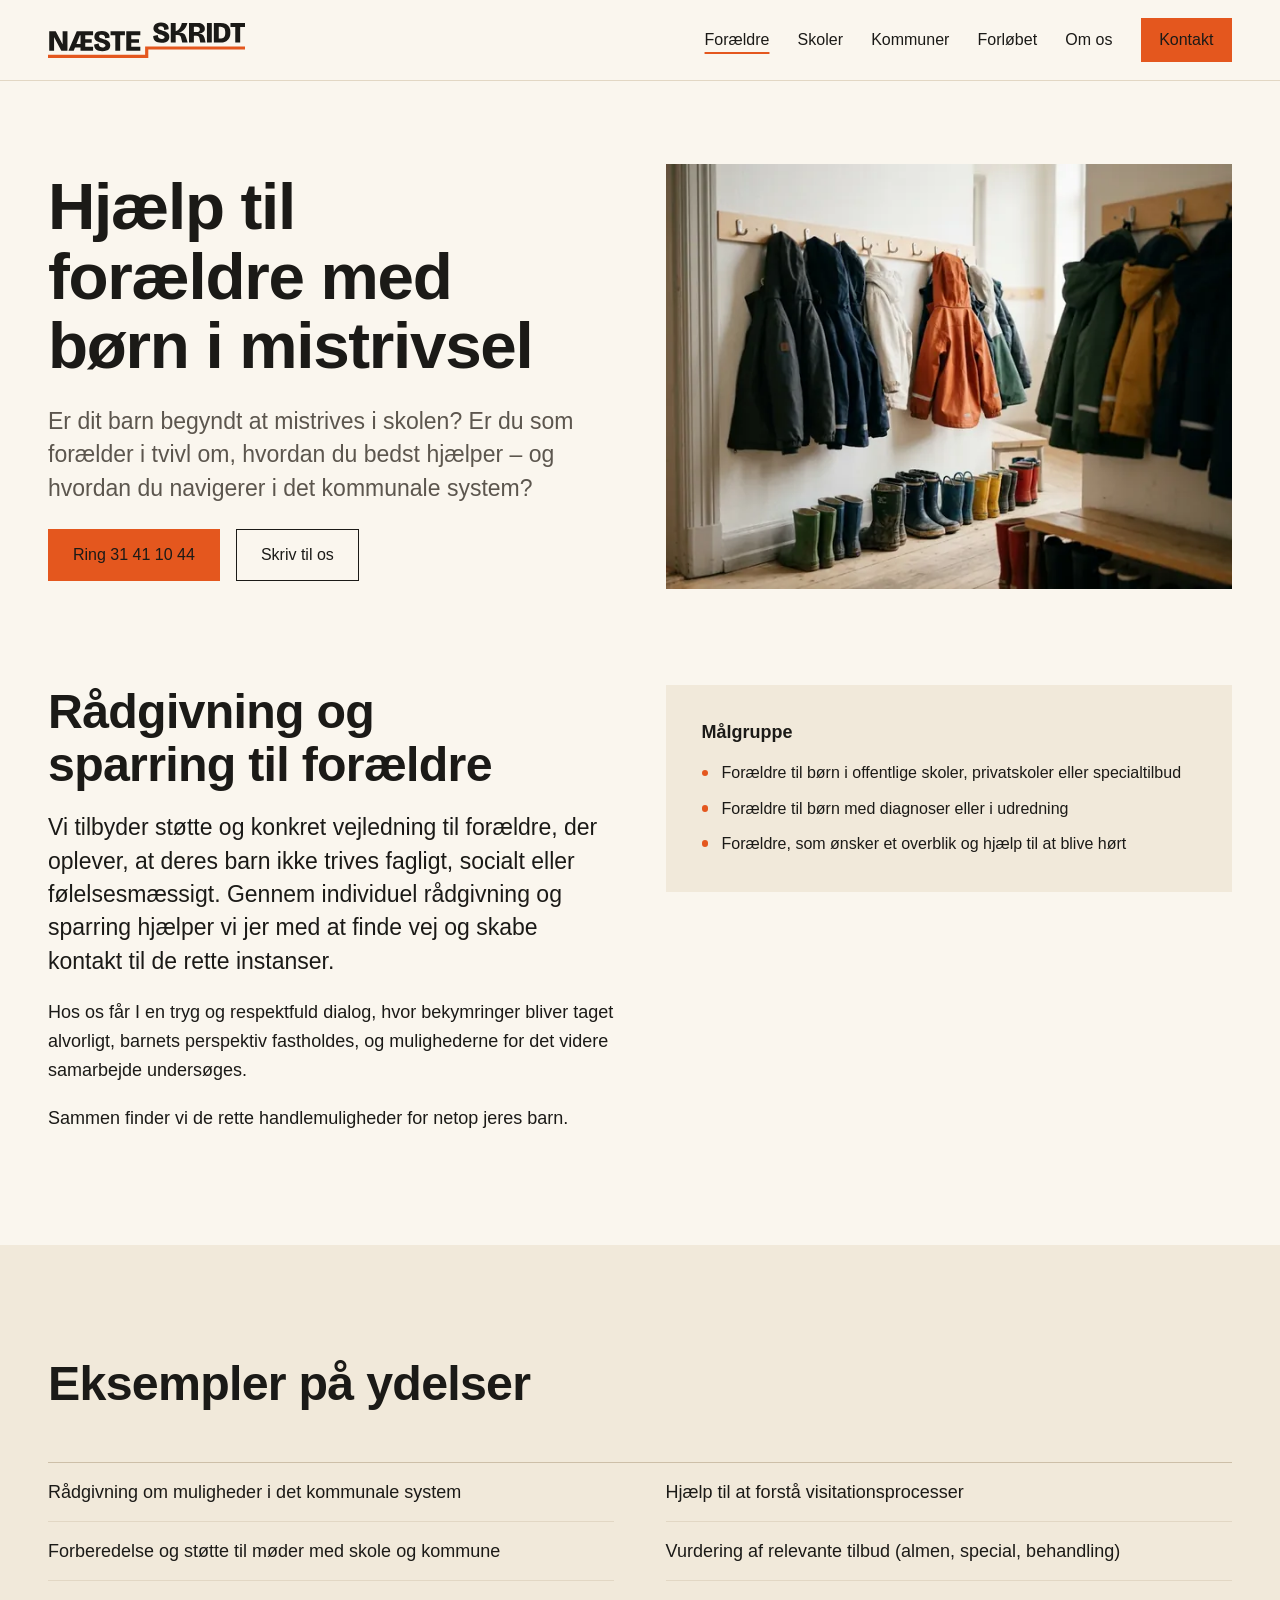
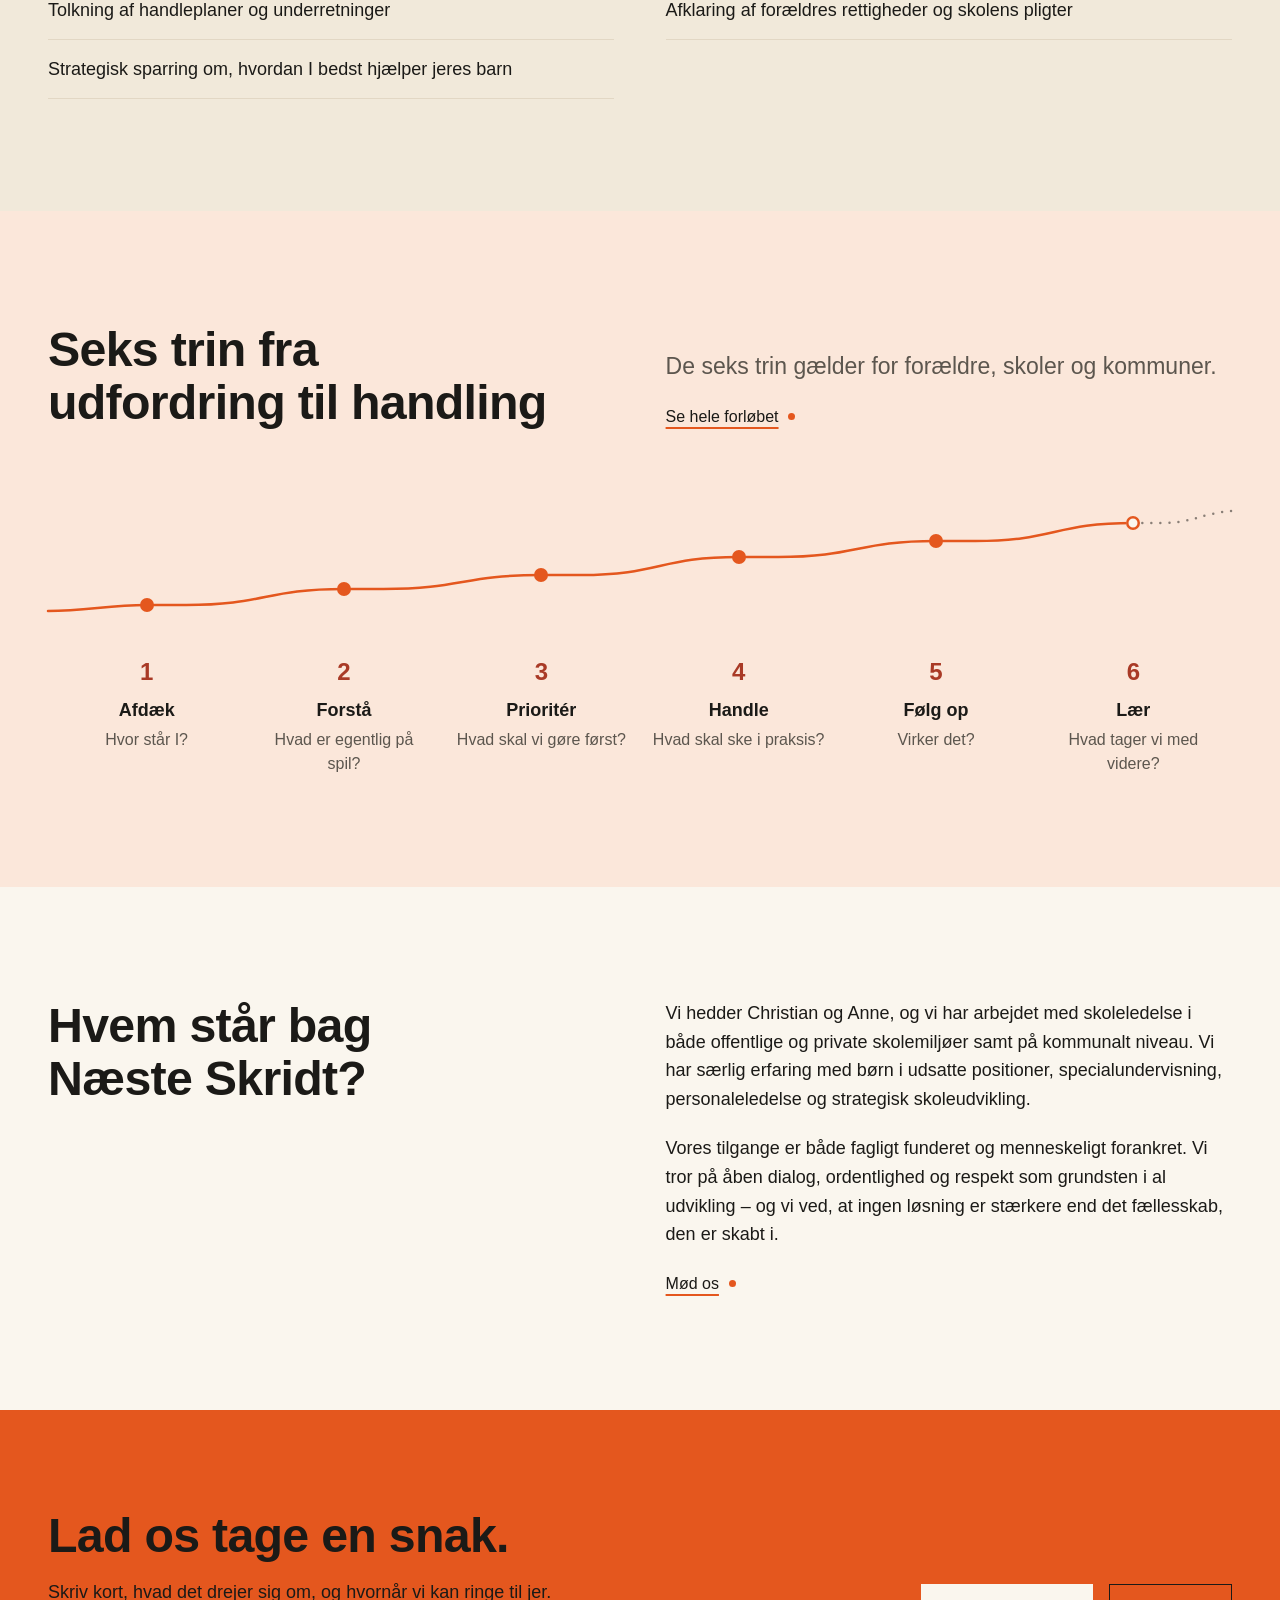
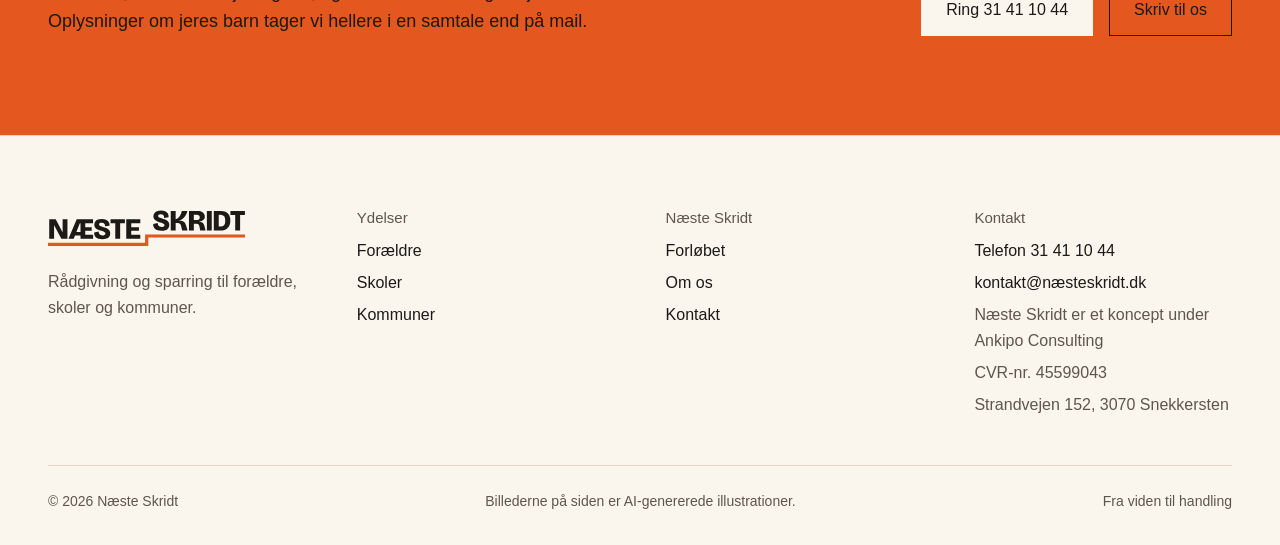
==== commit ee568114: "Ensartet kolonnegitter og skriftstørrelser - Alle todelte layouts deles på midten med samme kolonnea" ====
--- a/foraeldre.html
+++ b/foraeldre.html
@@ -102,7 +102,7 @@
           <a href="mailto:kontakt@xn--nsteskridt-d6a.dk">kontakt@næsteskridt.dk</a>
           <span class="small">Næste Skridt er et koncept under Ankipo Consulting</span>
           <span class="small">CVR-nr. 45599043</span>
-          <span>Strandvejen 152, 3070 Snekkersten</span>
+          <span class="small">Strandvejen 152, 3070 Snekkersten</span>
         </address>
       </div>
     </div>
--- a/assets/css/style.css
+++ b/assets/css/style.css
@@ -29,6 +29,7 @@
   --wrap: 80rem;
   --gutter: clamp(1.25rem, 4vw, 3rem);
   --section: clamp(4.5rem, 3rem + 5vw, 8rem);
+  --gap: clamp(1.5rem, 4vw, 4rem);  /* fælles kolonneafstand: alle kolonner deler samme linjer */
   --header-h: 5rem;
   --ease: cubic-bezier(.2, .7, .2, 1);
   color-scheme: light;
@@ -66,7 +67,7 @@
 section[id], li[id] { scroll-margin-top: calc(var(--header-h) + 1.5rem); }
 .lead { font-size: var(--t-lead); line-height: 1.45; }
 .muted { color: var(--muted); }
-.fineprint { font-size: .9375rem; color: var(--muted); }
+.fineprint { font-size: var(--t-small); color: var(--muted); }
 .prose { display: flex; flex-direction: column; gap: 1.25rem; max-width: 40rem; }
 .prose h3 { margin-top: .75rem; }
 .stack { display: flex; flex-direction: column; align-items: flex-start; gap: 1.5rem; }
@@ -147,7 +148,7 @@
 
 /* ---------- Undersidernes hero (tekst + foto) ---------- */
 .page-hero { padding-block: clamp(3rem, 2rem + 4vw, 6rem) clamp(3.5rem, 2rem + 5vw, 7rem); }
-.page-hero__inner { display: grid; grid-template-columns: minmax(0, 6fr) minmax(0, 6fr); gap: clamp(2rem, 5vw, 5rem); align-items: center; }
+.page-hero__inner { display: grid; grid-template-columns: repeat(2, minmax(0, 1fr)); column-gap: var(--gap); row-gap: 2rem; align-items: center; }
 .page-hero__text { display: flex; flex-direction: column; align-items: flex-start; gap: 1.5rem; }
 .page-hero__text .lead { color: var(--muted); }
 .page-hero__img { width: 100%; aspect-ratio: 4 / 3; object-fit: cover; }
@@ -158,16 +159,16 @@
 }
 
 /* ---------- Sektionshoveder og layouts ---------- */
-.intro { display: grid; grid-template-columns: minmax(0, 5fr) minmax(0, 7fr); gap: 1.25rem 2rem; align-items: end; margin-bottom: clamp(2.5rem, 4vw, 3.5rem); }
+.intro { display: grid; grid-template-columns: repeat(2, minmax(0, 1fr)); column-gap: var(--gap); row-gap: 1.25rem; align-items: end; margin-bottom: clamp(2.5rem, 4vw, 3.5rem); }
 .intro .stack { gap: 1.25rem; }
-.split-head { display: grid; grid-template-columns: minmax(0, 4fr) minmax(0, 8fr); gap: 1.5rem clamp(2rem, 5vw, 5rem); align-items: start; }
-.body-aside { display: grid; grid-template-columns: minmax(0, 7fr) minmax(0, 4fr); gap: clamp(2rem, 6vw, 6rem); align-items: start; }
-.media-text { display: grid; grid-template-columns: minmax(0, 6fr) minmax(0, 6fr); gap: clamp(2rem, 5vw, 5rem); align-items: center; }
+.split-head { display: grid; grid-template-columns: repeat(2, minmax(0, 1fr)); column-gap: var(--gap); row-gap: 1.5rem; align-items: start; }
+.body-aside { display: grid; grid-template-columns: repeat(2, minmax(0, 1fr)); column-gap: var(--gap); row-gap: 2.5rem; align-items: start; }
+.media-text { display: grid; grid-template-columns: repeat(2, minmax(0, 1fr)); column-gap: var(--gap); row-gap: 2rem; align-items: center; }
 .media-text img { width: 100%; aspect-ratio: 4 / 3; object-fit: cover; }
-@media (max-width: 56rem) { .intro, .split-head, .body-aside, .media-text { grid-template-columns: minmax(0, 1fr); } }
+@media (max-width: 56rem) { .intro, .split-head, .body-aside, .media-text, .band__inner { grid-template-columns: minmax(0, 1fr); } }
 
 /* ---------- Kort til de tre målgrupper ---------- */
-.cards { list-style: none; display: grid; grid-template-columns: repeat(3, minmax(0, 1fr)); gap: clamp(1.5rem, 2.5vw, 2.5rem); }
+.cards { list-style: none; display: grid; grid-template-columns: repeat(3, minmax(0, 1fr)); gap: 3rem var(--gap); }
 .card { position: relative; display: flex; flex-direction: column; gap: 1rem; }
 .card img { width: 100%; aspect-ratio: 4 / 3; object-fit: cover; }
 .card p { color: var(--muted); }
@@ -179,14 +180,15 @@
 .box { display: flex; flex-direction: column; gap: 1rem; padding: clamp(1.5rem, 3vw, 2.25rem); background: var(--cream-2); }
 .box h2 { font-size: 1.125rem; line-height: 1.3; letter-spacing: 0; }
 .dots { list-style: none; display: flex; flex-direction: column; gap: .6rem; font-size: var(--t-small); }
+.step__body .dots { font-size: var(--t-body); }
 .dots li { position: relative; padding-left: 1.25rem; }
 .dots li::before { content: ""; position: absolute; left: 0; top: .6em; width: .4rem; height: .4rem; border-radius: 50%; background: var(--accent); }
 
 /* ---------- Lister med hårlinjer ---------- */
 .rows { list-style: none; border-top: 1px solid var(--line-strong); }
-.rows li { padding-block: 1rem; border-bottom: 1px solid var(--line); font-size: 1.0625rem; line-height: 1.45; }
-.rows--2col { display: grid; grid-template-columns: repeat(2, minmax(0, 1fr)); column-gap: clamp(1.5rem, 4vw, 3rem); }
-.lists { display: grid; grid-template-columns: repeat(2, minmax(0, 1fr)); gap: 3rem clamp(2rem, 5vw, 4rem); }
+.rows li { padding-block: 1rem; border-bottom: 1px solid var(--line); font-size: var(--t-body); line-height: 1.45; }
+.rows--2col { display: grid; grid-template-columns: repeat(2, minmax(0, 1fr)); column-gap: var(--gap); }
+.lists { display: grid; grid-template-columns: repeat(2, minmax(0, 1fr)); gap: 3rem var(--gap); }
 .lists h2, .lists h3 { margin-bottom: 1rem; font-size: var(--t-h3); line-height: 1.25; letter-spacing: -.012em; }
 @media (max-width: 56rem) { .rows--2col, .lists { grid-template-columns: minmax(0, 1fr); } }
 
@@ -236,35 +238,43 @@
 
 /* ---------- Forløbets trin i detaljer ---------- */
 .step-list { list-style: none; margin-top: clamp(3rem, 5vw, 4.5rem); }
-.step { display: grid; grid-template-columns: minmax(0, 3fr) minmax(0, 8fr); gap: 1.5rem clamp(2rem, 6vw, 6rem); padding-block: clamp(3rem, 5vw, 4.5rem); border-top: 1px solid var(--line); }
+.step { display: grid; grid-template-columns: repeat(2, minmax(0, 1fr)); column-gap: var(--gap); row-gap: 1.5rem; padding-block: clamp(3rem, 5vw, 4.5rem); border-top: 1px solid var(--line); }
 .step__mark { display: flex; flex-direction: column; gap: .35rem; }
 .step__num { font-size: clamp(3rem, 2rem + 3vw, 4.5rem); font-weight: 600; line-height: 1; color: var(--accent); letter-spacing: -.03em; }
 .step__name { font-size: 1.125rem; font-weight: 600; }
 .step__body { display: flex; flex-direction: column; align-items: flex-start; gap: 1.1rem; max-width: 44rem; }
 .step__body h3 { font-size: clamp(1.5rem, 1.2rem + 1.2vw, 2.125rem); line-height: 1.15; letter-spacing: -.02em; }
 .tags { list-style: none; display: flex; flex-wrap: wrap; gap: .5rem; }
-.tags li { padding: .35rem .8rem; border: 1px solid var(--line); background: var(--cream); font-size: .9375rem; }
+.tags li { padding: .35rem .8rem; border: 1px solid var(--line); background: var(--cream); font-size: var(--t-small); }
 .result { display: grid; grid-template-columns: auto minmax(0, 1fr); gap: .25rem 1.5rem; align-items: baseline; width: 100%; margin-top: .5rem; padding: 1.25rem 1.5rem; background: var(--cream-2); }
 .section--alt .result { background: var(--cream); }
-.result__label { font-size: .9375rem; font-weight: 500; color: var(--accent-text); }
+.result__label { font-size: var(--t-small); font-weight: 500; color: var(--accent-text); }
 .result__text { font-size: 1.125rem; font-weight: 600; line-height: 1.4; }
 @media (max-width: 48rem) { .step { grid-template-columns: minmax(0, 1fr); } .step__mark { flex-direction: row; align-items: baseline; gap: 1rem; } .result { grid-template-columns: minmax(0, 1fr); } }
 
 /* ---------- Mennesker ---------- */
-.people { list-style: none; display: grid; grid-template-columns: repeat(2, minmax(0, 1fr)); gap: clamp(2rem, 5vw, 5rem); }
+.people { list-style: none; display: grid; grid-template-columns: repeat(2, minmax(0, 1fr)); gap: 3rem var(--gap); }
 .person { display: flex; flex-direction: column; gap: .75rem; padding-top: 1.25rem; border-top: 2px solid var(--accent); }
-.person__photo { width: 100%; max-width: 17rem; align-self: center; aspect-ratio: 4 / 5; object-fit: cover; margin-bottom: .5rem; } /* kun til rigtige portrætter (D9) */
+.person__photo { width: 100%; max-width: 17rem; aspect-ratio: 4 / 5; object-fit: cover; margin-bottom: .5rem; } /* kun til rigtige portrætter (D9) */
 .person__placeholder { display: flex; align-items: flex-end; width: 100%; max-width: 17rem; aspect-ratio: 4 / 5; margin-bottom: .5rem; padding: 1rem 1.15rem; background: var(--cream-2); border: 1px dashed var(--line-strong); color: var(--muted); font-size: .9375rem; }
 .section--alt .person__placeholder { background: var(--cream); }
-.person__name { font-size: clamp(1.5rem, 1.2rem + 1vw, 2rem); letter-spacing: -.02em; }
+.person__name { font-size: clamp(1.5rem, 1.25rem + .7vw, 1.875rem); letter-spacing: -.018em; }
 .person__fact { color: var(--muted); }
 .person__bio { display: flex; flex-direction: column; gap: 1rem; }
+/* Navn og tekst står i samme højde, også når et navn brydes over to linjer */
+@supports (grid-template-rows: subgrid) {
+  .people > .person { display: grid; grid-row: span 3; grid-template-rows: subgrid; align-content: start; row-gap: .75rem; }
+}
+/* Forsiden: overskrift + to personer i samme tre kolonner som kortene */
+.team { display: grid; grid-template-columns: repeat(3, minmax(0, 1fr)); gap: 2rem var(--gap); align-items: start; }
+.team > .people { grid-column: span 2; }
+@media (max-width: 56rem) { .team { grid-template-columns: minmax(0, 1fr); } .team > .people { grid-column: 1 / -1; } }
 @media (max-width: 48rem) { .people { grid-template-columns: minmax(0, 1fr); } }
 
 /* ---------- Principper (rækker) ---------- */
 .principles { list-style: none; border-top: 1px solid #E9B99E; }
-.principles li { display: grid; grid-template-columns: minmax(0, 5fr) minmax(0, 7fr); gap: .5rem clamp(1.5rem, 4vw, 3rem); padding-block: 1.5rem; border-bottom: 1px solid #F1CFBA; }
-.principles h3 { font-size: 1.25rem; line-height: 1.3; }
+.principles li { display: grid; grid-template-columns: minmax(0, 1fr); gap: .4rem; padding-block: 1.5rem; border-bottom: 1px solid #F1CFBA; }
+.principles h3 { font-size: var(--t-h3); line-height: 1.25; }
 .principles p { color: var(--muted); }
 @media (max-width: 48rem) { .principles li { grid-template-columns: minmax(0, 1fr); } }
 
@@ -272,21 +282,21 @@
 .contact-lines { display: flex; flex-direction: column; gap: .25rem; font-size: clamp(1.5rem, 1.2rem + 1.2vw, 2.25rem); font-weight: 600; letter-spacing: -.02em; line-height: 1.25; }
 .contact-lines a { text-decoration: none; }
 .contact-lines a:hover { text-decoration: underline; text-decoration-color: var(--accent); text-decoration-thickness: 2px; text-underline-offset: .2em; }
-.contact-cards { list-style: none; display: grid; grid-template-columns: repeat(3, minmax(0, 1fr)); gap: .75rem; }
+.contact-cards { list-style: none; display: grid; grid-template-columns: repeat(3, minmax(0, 1fr)); gap: 1.5rem var(--gap); }
 .contact-card { display: flex; flex-direction: column; align-items: flex-start; gap: 1rem; padding: clamp(1.5rem, 3vw, 2.25rem); background: var(--cream); }
 .contact-card p { flex: 1; }
 @media (max-width: 56rem) { .contact-cards { grid-template-columns: minmax(0, 1fr); } }
 
 /* ---------- CTA-bånd (undersider) ---------- */
 .band { background: var(--accent); color: var(--ink); }
-.band__inner { display: grid; grid-template-columns: minmax(0, 7fr) minmax(0, 5fr); gap: 2rem 4rem; align-items: end; padding-block: clamp(4rem, 3rem + 4vw, 6.5rem); }
+.band__inner { display: grid; grid-template-columns: repeat(2, minmax(0, 1fr)); column-gap: var(--gap); row-gap: 2rem; align-items: end; padding-block: clamp(4rem, 3rem + 4vw, 6.5rem); }
 .band p { margin-top: 1rem; max-width: 34rem; }
 .band .actions { justify-content: flex-end; }
 @media (max-width: 56rem) { .band__inner { grid-template-columns: minmax(0, 1fr); } .band .actions { justify-content: flex-start; } }
 
 /* ---------- Sidefod ---------- */
 .site-footer { background: var(--cream); color: var(--ink); border-top: 1px solid var(--line); padding-block: clamp(3.5rem, 3rem + 2vw, 5rem) 2rem; font-size: var(--t-small); }
-.footer__grid { display: grid; grid-template-columns: minmax(0, 2fr) repeat(2, minmax(0, 1fr)) minmax(0, 1.5fr); gap: 2.5rem 2rem; }
+.footer__grid { display: grid; grid-template-columns: repeat(4, minmax(0, 1fr)); gap: 2.5rem var(--gap); }
 .footer__brand p { margin-top: 1rem; max-width: 22rem; color: var(--muted); }
 .site-footer h2 { margin-bottom: .75rem; font-size: .9375rem; font-weight: 500; letter-spacing: 0; color: var(--muted); }
 .site-footer ul { list-style: none; display: flex; flex-direction: column; gap: .4rem; }
@@ -295,7 +305,7 @@
 .footer__contact { display: flex; flex-direction: column; gap: .4rem; }
 .footer__contact .small { color: var(--muted); }
 .footer__base { display: flex; flex-wrap: wrap; justify-content: space-between; gap: .5rem 2rem; margin-top: 3rem; padding-top: 1.5rem; border-top: 1px solid var(--line); color: var(--muted); font-size: .875rem; }
-@media (max-width: 56rem) { .footer__grid { grid-template-columns: minmax(0, 1fr) minmax(0, 1fr); } .footer__brand { grid-column: 1 / -1; } }
+@media (max-width: 56rem) { .footer__grid { grid-template-columns: repeat(2, minmax(0, 1fr)); } .footer__brand { grid-column: 1 / -1; } }
 @media (max-width: 34rem) { .footer__grid { grid-template-columns: minmax(0, 1fr); } }
 
 @media (prefers-reduced-motion: reduce) { *, *::before, *::after { transition-duration: .01ms !important; } }
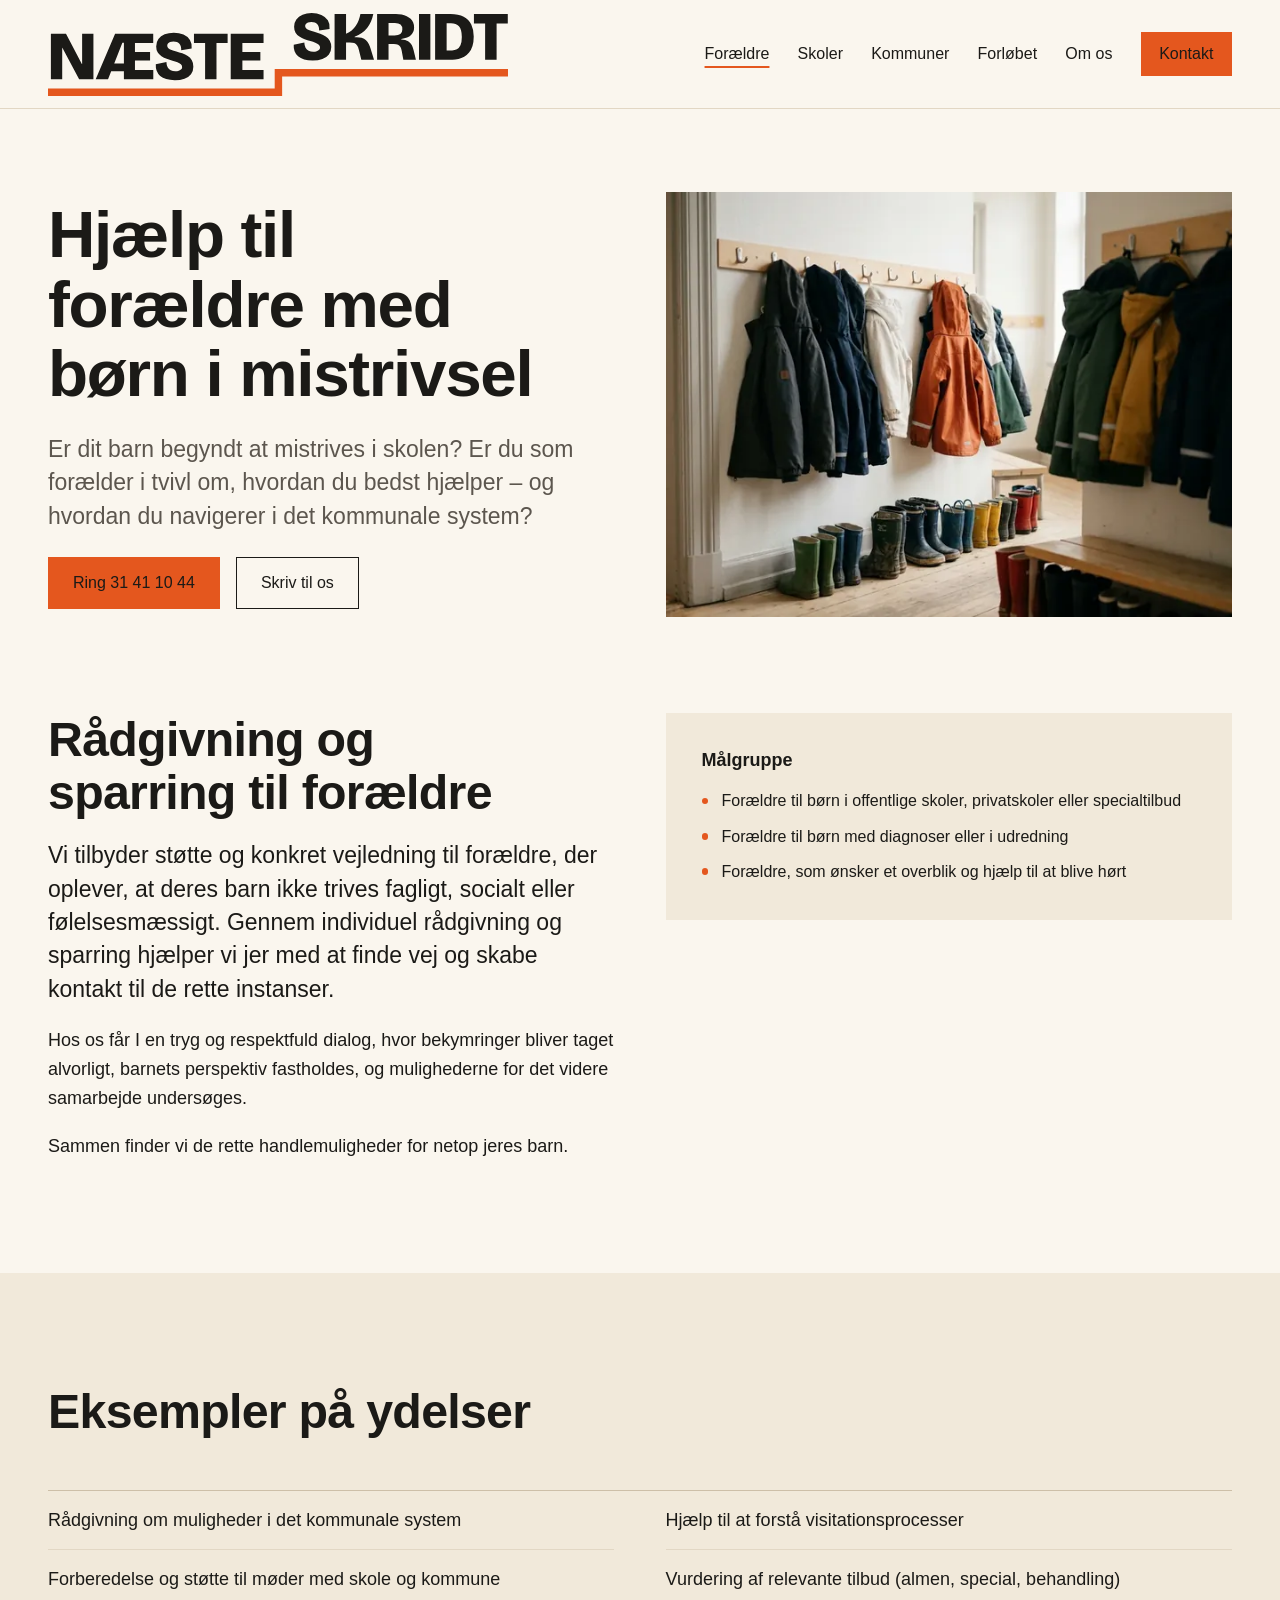
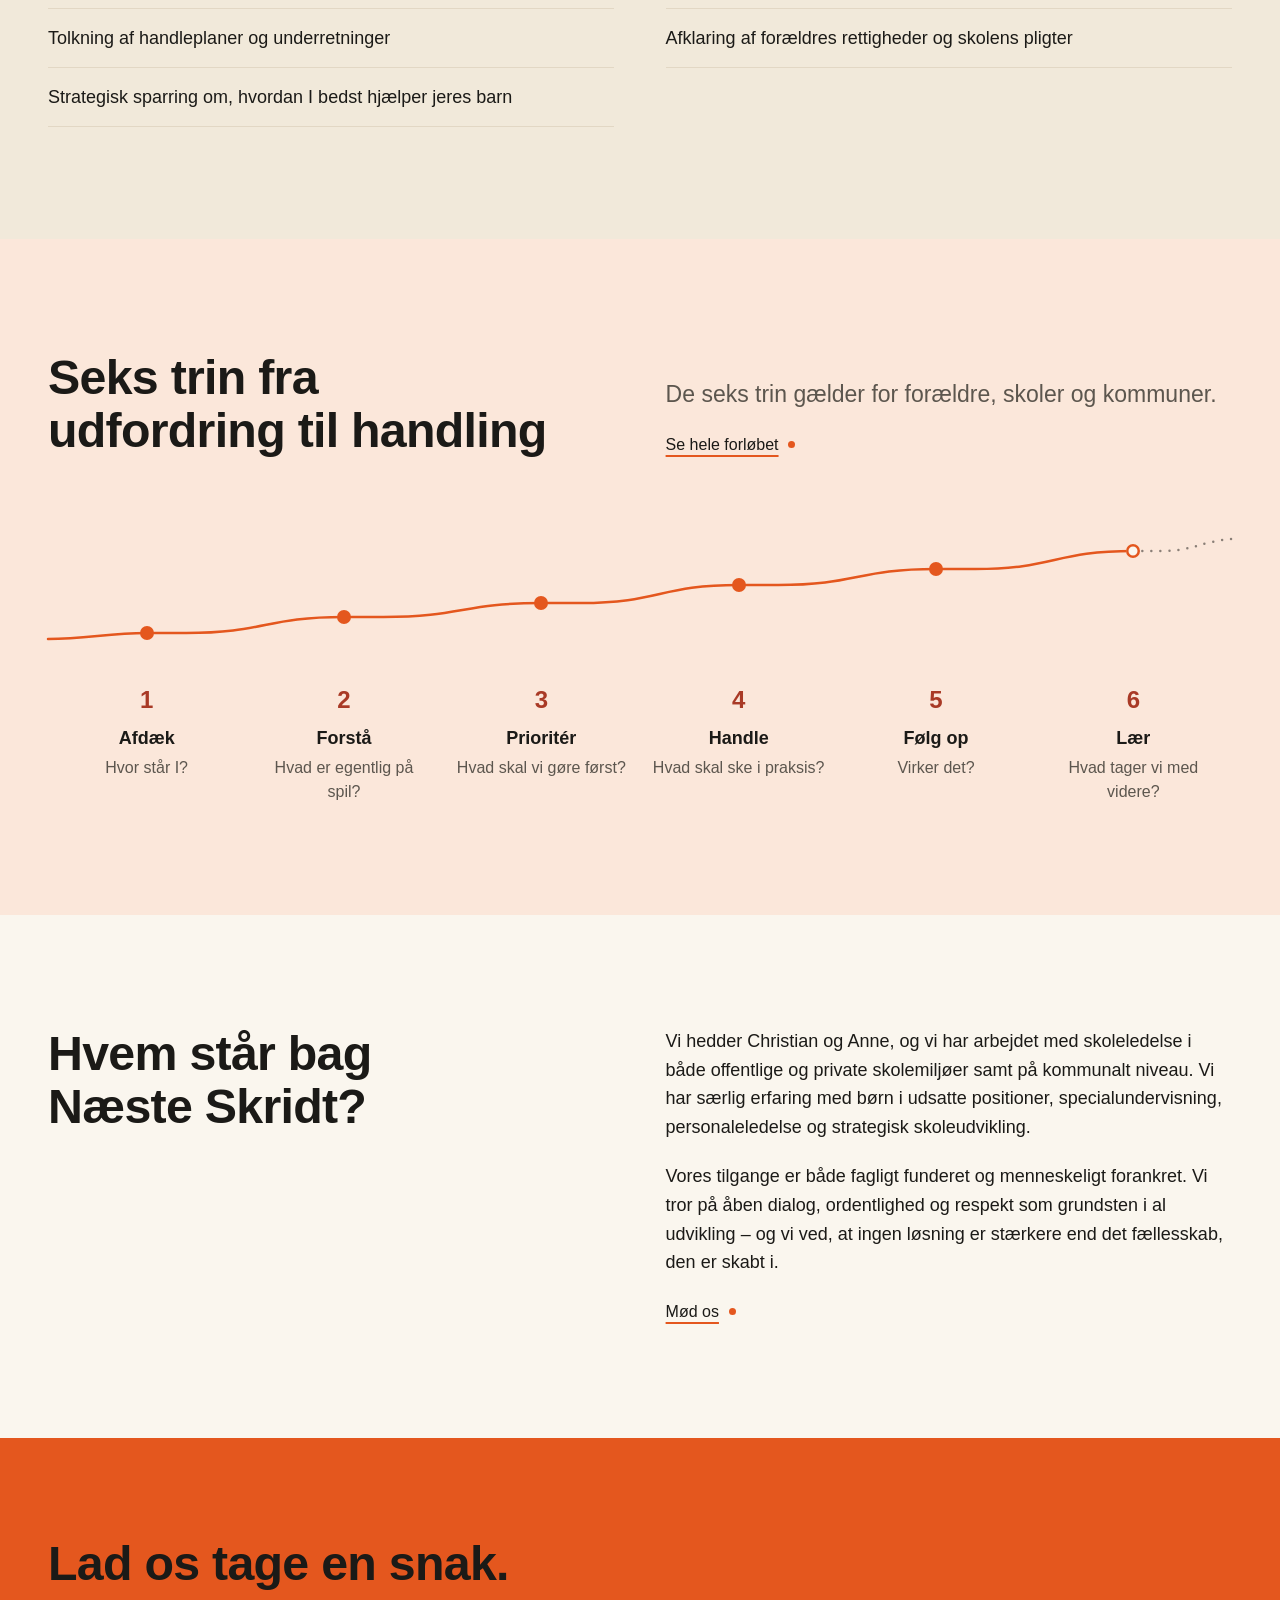
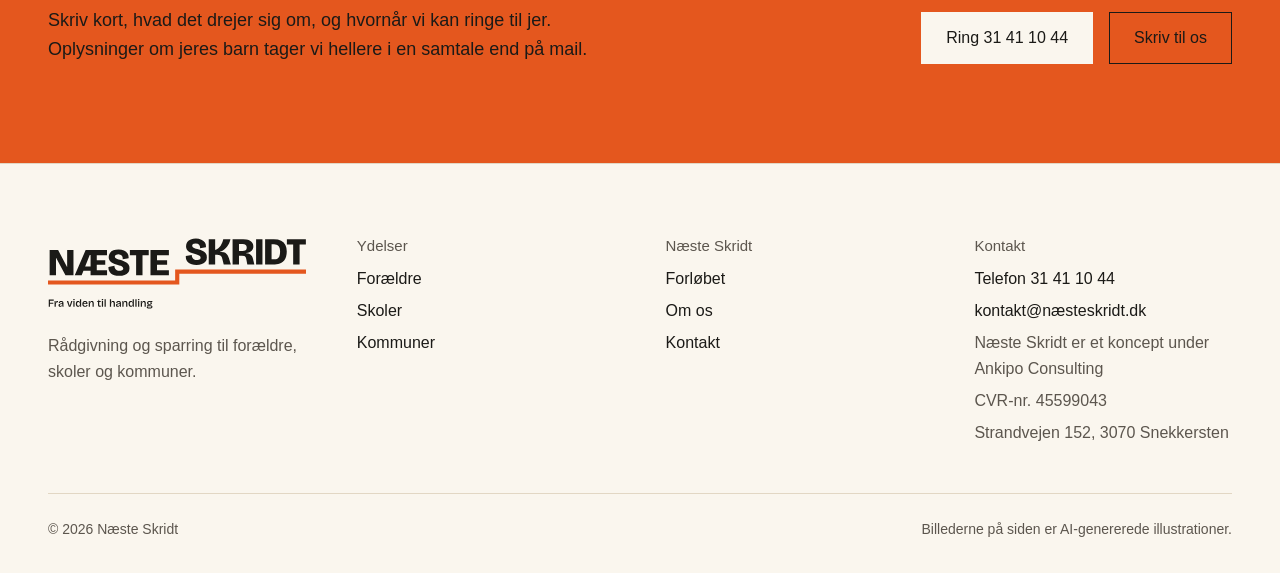
==== commit ebb6e709: "Logo med "Fra viden til handling" i sidehoved og sidefod - Nyt logo-tagline.svg: trinlogoet fra ejer" ====
--- a/foraeldre.html
+++ b/foraeldre.html
@@ -28,7 +28,7 @@
 <a class="skip" href="#indhold">Spring til indhold</a>
 <header class="site-header">
   <div class="wrap site-header__inner">
-    <a class="logo" href="index.html" aria-label="Næste Skridt – til forsiden"><svg class="logo__mark" viewBox="0 0 2228 407" aria-hidden="true" focusable="false"><path fill="currentColor" d="M14 326L14 105L87.2 105L164.5 252.9L165.3 252.9L165.3 105L220 105L220 326L150.8 326L69.5 173.5L68.8 173.5L68.8 326ZM231 326L325 105L404 105L367.9 148.4L360.2 148.4L290.8 326ZM273.6 287.1L273.6 250L381.5 250L381.5 287.1ZM367.6 326L367.6 105L421.2 105L421.2 326ZM406.8 326L406.8 281.2L510 281.2L510 326ZM406.8 234.7L406.8 194.4L494.4 194.4L494.4 234.7ZM406.8 149.8L406.8 105L509.7 105L509.7 149.8ZM614 330.6Q590.3 330.6 572.6 325.2Q554.9 319.8 543.3 309.7Q531.6 299.6 526.3 285.2Q521 270.9 522.1 253.3L573.5 242.8Q573.9 257.9 579.4 267.7Q584.8 277.4 594.5 282.3Q604.2 287.1 616.5 287.1Q626.2 287.1 633.6 284.6Q641.1 282.2 645.4 277.7Q649.7 273.2 649.7 267.2Q649.7 258.7 643.6 253.1Q637.5 247.6 626.9 243.6Q616.3 239.6 603.1 235.7Q589 231.6 575 226.6Q561.1 221.6 549.6 214.2Q538.1 206.8 531 195.2Q524 183.7 524 166.7Q524 145.7 534.8 130.8Q545.6 116 564.9 108.2Q584.2 100.4 609.2 100.4Q635.7 100.4 656.1 109.3Q676.5 118.2 687.4 135.2Q698.2 152.3 695.8 176.9L645.1 184.8Q645.5 174.9 643.4 167.2Q641.2 159.5 636.5 154.1Q631.8 148.7 624.7 145.8Q617.5 142.9 607.6 142.9Q597.6 142.9 591 145.5Q584.4 148.1 580.9 152.7Q577.5 157.2 577.5 163.2Q577.5 170.3 582.9 175.2Q588.3 180 598.2 183.7Q608.2 187.3 621.6 191.1Q636 195.3 650.4 200.4Q664.8 205.5 677 213.5Q689.2 221.5 696.6 233.8Q704 246.1 704 264.9Q704 286.5 692.6 301.1Q681.3 315.8 661.1 323.2Q640.9 330.6 614 330.6ZM707 150.8L707 105L870 105L870 150.8ZM760.9 326L760.9 105L816.1 105L816.1 326ZM885 326L885 105L941.5 105L941.5 326ZM927 326L927 281.1L1044 281.1L1044 326ZM927 234.7L927 194.4L1028.6 194.4L1028.6 234.7ZM927 149.9L927 105L1044 105L1044 149.9ZM1282 235.6Q1258.3 235.6 1240.6 230.2Q1222.9 224.8 1211.3 214.7Q1199.6 204.6 1194.3 190.2Q1189 175.9 1190.1 158.3L1241.5 147.8Q1241.9 162.9 1247.4 172.7Q1252.8 182.4 1262.5 187.3Q1272.2 192.1 1284.5 192.1Q1294.2 192.1 1301.6 189.6Q1309.1 187.2 1313.4 182.7Q1317.7 178.2 1317.7 172.2Q1317.7 163.7 1311.6 158.1Q1305.5 152.6 1294.9 148.6Q1284.3 144.6 1271.1 140.7Q1257 136.6 1243 131.6Q1229.1 126.6 1217.6 119.2Q1206.1 111.8 1199 100.2Q1192 88.7 1192 71.7Q1192 50.7 1202.8 35.8Q1213.6 21 1232.9 13.2Q1252.2 5.4 1277.2 5.4Q1303.7 5.4 1324.1 14.3Q1344.5 23.2 1355.4 40.2Q1366.2 57.3 1363.8 81.9L1313.1 89.8Q1313.5 79.9 1311.4 72.2Q1309.2 64.5 1304.5 59.1Q1299.8 53.7 1292.7 50.8Q1285.5 47.9 1275.6 47.9Q1265.6 47.9 1259 50.5Q1252.4 53.1 1248.9 57.7Q1245.5 62.2 1245.5 68.2Q1245.5 75.3 1250.9 80.2Q1256.3 85 1266.2 88.7Q1276.2 92.3 1289.6 96.1Q1304 100.3 1318.4 105.4Q1332.8 110.5 1345 118.5Q1357.2 126.5 1364.6 138.8Q1372 151.1 1372 169.9Q1372 191.5 1360.6 206.1Q1349.3 220.8 1329.1 228.2Q1308.9 235.6 1282 235.6ZM1388 231L1388 10L1443.6 10L1443.6 105Q1459.1 99.3 1470.8 89.5Q1482.6 79.6 1490.9 67Q1499.3 54.3 1504.8 39.7Q1510.3 25.1 1513.2 10L1575.6 10Q1571.8 29.1 1564.4 46Q1557 62.9 1545.7 77Q1534.4 91.1 1519.4 102Q1504.3 112.9 1485.2 120L1485.2 122.6Q1505.2 121.2 1518.5 125.1Q1531.9 129.1 1540.3 136.8Q1548.8 144.5 1553.7 154.7Q1558.7 164.8 1561.9 175.6L1579 231L1517.6 231L1505.5 182.6Q1502.6 169.9 1497.2 162.1Q1491.9 154.3 1483.3 150.8Q1474.8 147.4 1461.5 147.4L1443.6 147.4L1443.6 231ZM1594 231L1594 10L1685.1 10Q1699.8 10 1713.1 12.5Q1726.4 15 1737.4 20.1Q1748.3 25.1 1756.4 32.8Q1764.5 40.5 1768.8 51.1Q1773.2 61.6 1773.2 75Q1773.2 85.5 1769.7 94.7Q1766.2 104 1758.6 111.4Q1751.1 118.8 1739.2 123.6Q1727.3 128.5 1710.9 130.5L1710.9 133.3Q1732.5 134.2 1744.3 141.5Q1756 148.8 1761.8 160Q1767.6 171.3 1770.6 184.5L1782 231L1721.1 231L1713.1 188Q1711.1 176.6 1707.1 169.3Q1703 162.1 1695.4 158.5Q1687.8 155 1675.1 155L1649.4 155L1649.4 231ZM1649.4 113.9L1678.9 113.9Q1697.1 113.9 1706.7 106.7Q1716.2 99.5 1716.2 84.6Q1716.2 68.6 1707.4 61Q1698.5 53.3 1680.5 53.3L1649.4 53.3ZM1797 231L1797 10L1852 10L1852 231ZM1875 231L1875 10L1930.8 10L1930.8 231ZM1900.4 231L1900.4 186.2L1957.2 186.2Q1969.8 186.2 1980.5 180.8Q1991.2 175.5 1997.8 161.5Q2004.3 147.5 2004.3 121.1Q2004.3 102 2000.7 89.2Q1997.1 76.4 1990.4 68.9Q1983.6 61.4 1973.9 58.1Q1964.3 54.8 1951.8 54.8L1900.4 54.8L1900.4 10L1949.4 10Q1988.4 10 2013.3 23Q2038.2 36.1 2050.1 60.4Q2062 84.7 2062 118.7Q2062 145.1 2056 164.3Q2050 183.5 2039.5 196.4Q2028.9 209.4 2015.7 217Q2002.6 224.5 1987.9 227.8Q1973.2 231 1959 231ZM2063 55.8L2063 10L2227 10L2227 55.8ZM2117.2 231L2117.2 10L2172.8 10L2172.8 231Z"/><path class="logo__step" d="M0 371H1098V276H2228V312H1134V407H0Z"/></svg></a>
+    <a class="logo" href="index.html" aria-label="Næste Skridt – til forsiden"><picture><source media="(max-width: 40rem)" srcset="assets/img/logo.svg" width="197" height="36"><img class="logo__img" src="assets/img/logo-tagline.svg" width="287" height="80" alt=""></picture></a>
     <button class="menu-btn" type="button" aria-expanded="false" aria-controls="hovedmenu"><span class="menu-btn__bars" aria-hidden="true"></span><span class="menu-btn__label">Menu</span></button>
     <nav class="nav" id="hovedmenu" aria-label="Hovedmenu">
       <ul>
@@ -90,7 +90,7 @@
   <div class="wrap">
     <div class="footer__grid">
       <div class="footer__brand">
-        <a class="logo" href="index.html"><img src="assets/img/logo.svg" width="197" height="36" alt="Næste Skridt – til forsiden"></a>
+        <a class="logo" href="index.html"><img src="assets/img/logo-tagline.svg" width="287" height="80" alt="Næste Skridt – Fra viden til handling. Til forsiden"></a>
         <p>Rådgivning og sparring til forældre, skoler og kommuner.</p>
       </div>
       <nav aria-labelledby="f-ydelser"><h2 id="f-ydelser">Ydelser</h2><ul><li><a href="foraeldre.html">Forældre</a></li><li><a href="skoler.html">Skoler</a></li><li><a href="kommuner.html">Kommuner</a></li></ul></nav>
@@ -109,7 +109,6 @@
     <div class="footer__base">
       <p>© 2026 Næste Skridt</p>
       <p>Billederne på siden er AI-genererede illustrationer.</p>
-      <p>Fra viden til handling</p>
     </div>
   </div>
 </footer>
--- a/assets/css/style.css
+++ b/assets/css/style.css
@@ -30,7 +30,7 @@
   --gutter: clamp(1.25rem, 4vw, 3rem);
   --section: clamp(4.5rem, 3rem + 5vw, 8rem);
   --gap: clamp(1.5rem, 4vw, 4rem);  /* fælles kolonneafstand: alle kolonner deler samme linjer */
-  --header-h: 5rem;
+  --header-h: 6rem;
   --ease: cubic-bezier(.2, .7, .2, 1);
   color-scheme: light;
   accent-color: var(--accent);
@@ -95,6 +95,12 @@
 .site-header__inner { display: flex; align-items: center; justify-content: space-between; gap: 2rem; min-height: var(--header-h); }
 .logo { display: inline-flex; color: inherit; }
 .logo svg, .logo img { display: block; height: 2.25rem; width: auto; }
+/* Logo med "Fra viden til handling": fra 40rem i sidehovedet og altid i sidefoden.
+   Under 40rem bliver taglinen for lille, så sidehovedet viser kun ordmærket (<picture>). */
+.site-header .logo__img { height: 4.25rem; }
+@media (min-width: 64.0625rem) { :root { --header-h: 6.75rem; } .site-header .logo__img { height: 5.25rem; } }
+@media (max-width: 40rem) { .site-header .logo__img { height: 2.25rem; } }
+.footer__brand .logo img { width: 18rem; max-width: 100%; height: auto; }
 .logo__step { fill: var(--accent); }
 .nav ul { list-style: none; display: flex; align-items: center; gap: clamp(1.25rem, 2.2vw, 2.25rem); }
 .nav a:not(.btn) { display: inline-flex; align-items: center; min-height: 2.75rem; font-size: var(--t-small); font-weight: 500; text-decoration: none; }
@@ -119,7 +125,7 @@
   .nav__contact { display: flex; flex-direction: column; gap: .35rem; font-size: 1.125rem; }
   .menu-open { overflow: hidden; }
 }
-@media (max-width: 24rem) { .site-header__inner { gap: .75rem; } .logo svg { height: 1.85rem; } .menu-btn { padding: 0 .7rem; } }
+@media (max-width: 24rem) { .site-header__inner { gap: .75rem; } .site-header .logo__img { height: 1.85rem; } .menu-btn { padding: 0 .7rem; } }
 @media (min-width: 64.0625rem) { .nav__contact { display: none; } }
 /* Uden JavaScript: menuen brydes under logoet i stedet for at løbe ud over kanten */
 @media (max-width: 64rem) {
@@ -309,3 +315,5 @@
 @media (max-width: 34rem) { .footer__grid { grid-template-columns: minmax(0, 1fr); } }
 
 @media (prefers-reduced-motion: reduce) { *, *::before, *::after { transition-duration: .01ms !important; } }
+
+@media (max-width: 40rem) { :root { --header-h: 4.5rem; } }
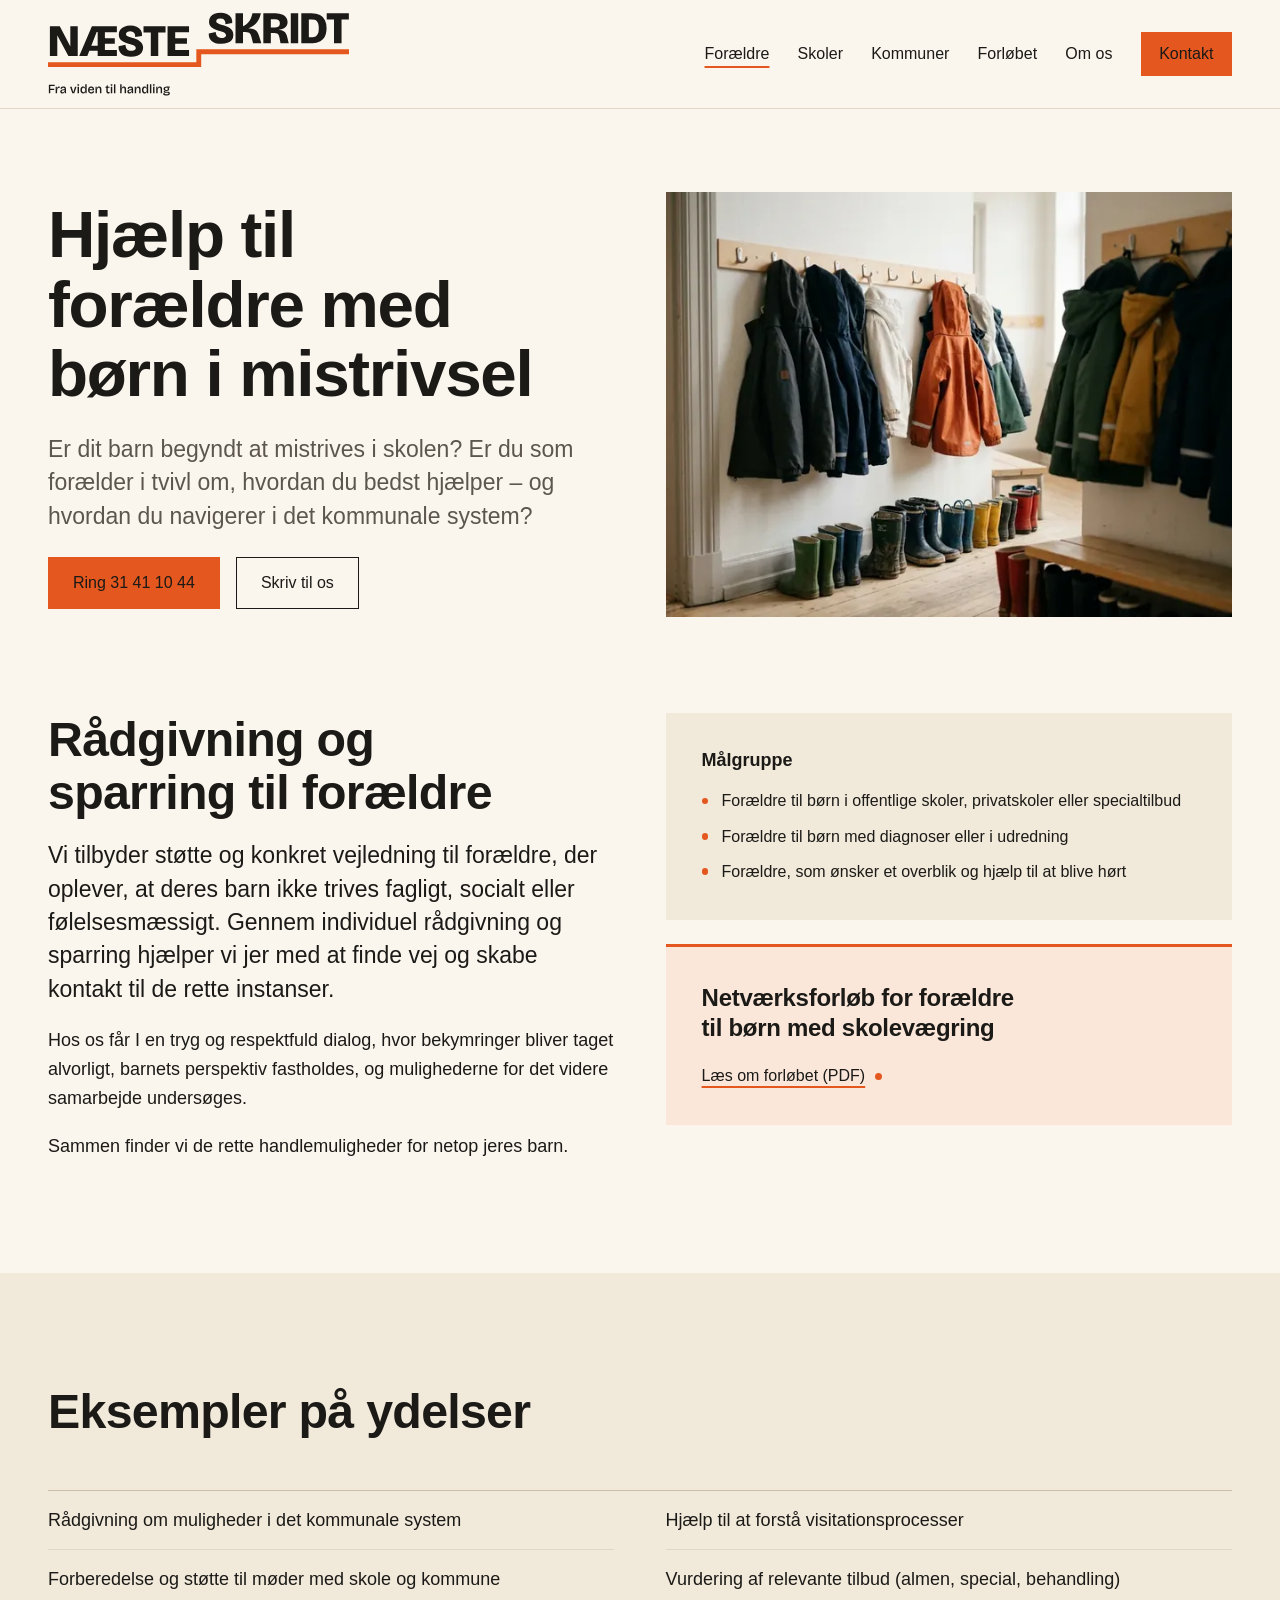
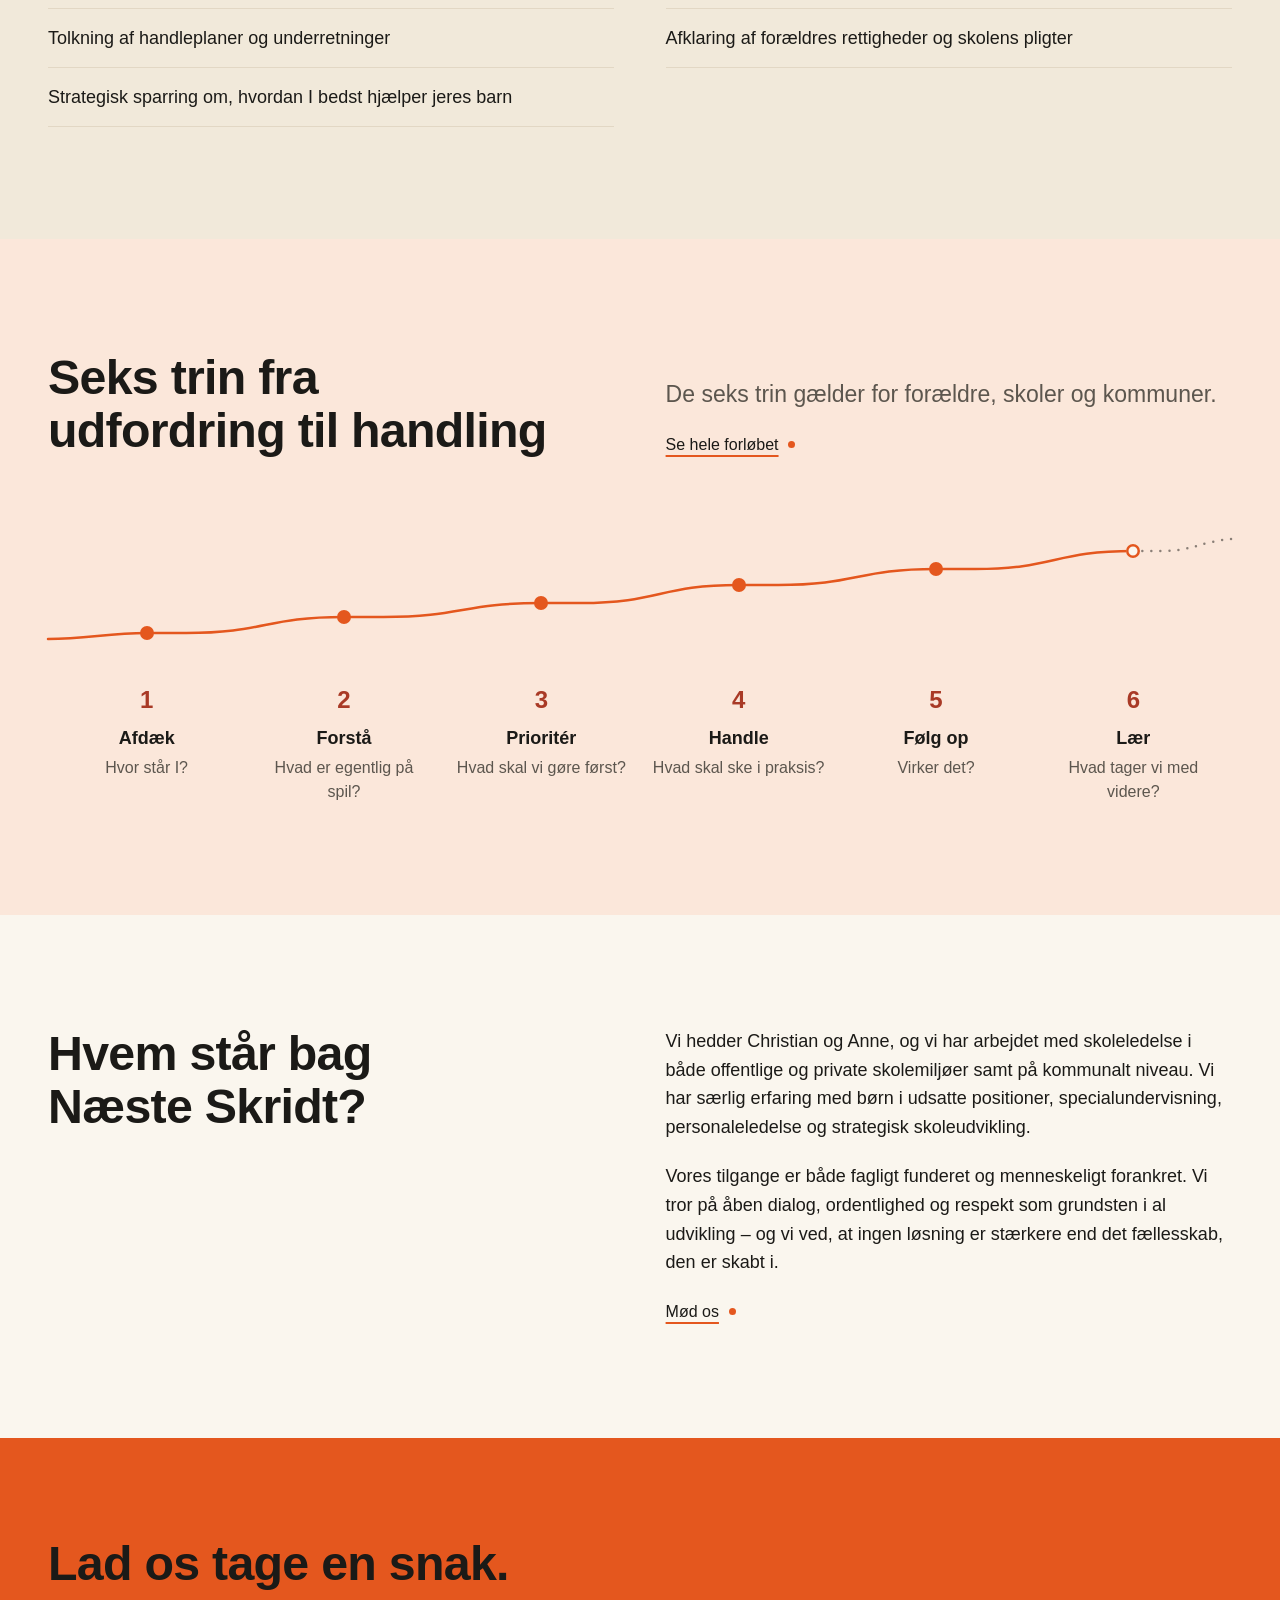
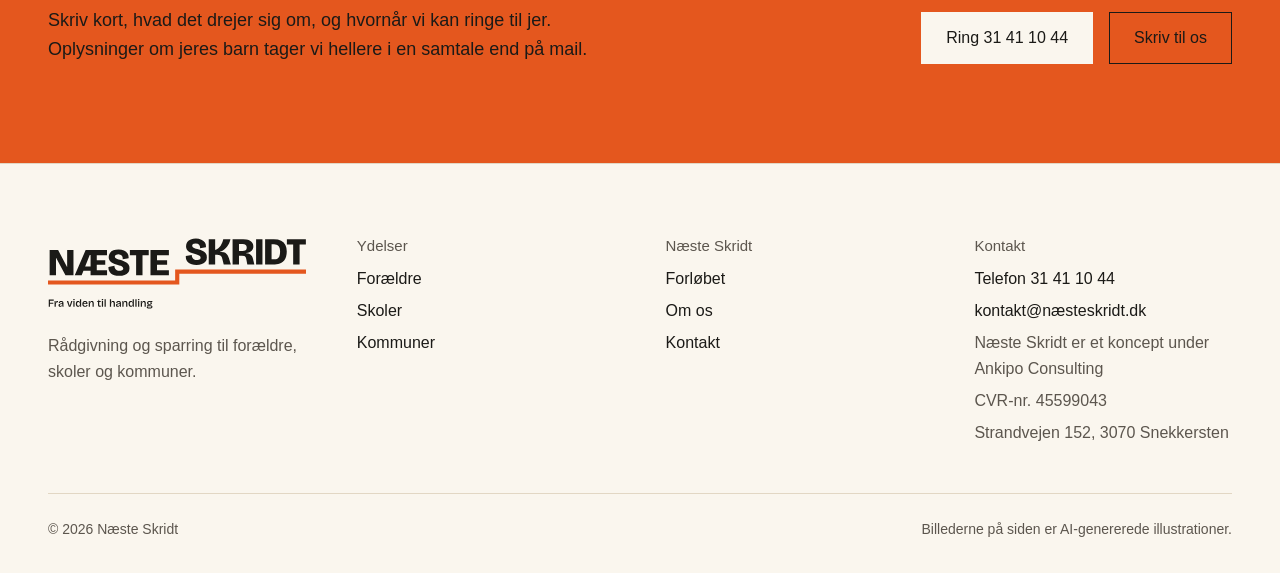
==== commit 82a9a227: "Boks om netværksforløbet på forældresiden og mindre portrætter - Ny boks under "Målgruppe" på forael" ====
--- a/foraeldre.html
+++ b/foraeldre.html
@@ -49,7 +49,10 @@
 <section class="section section--flush-top" aria-labelledby="h-raad">
   <div class="wrap body-aside">
     <div class="prose"><h2 id="h-raad">Rådgivning og sparring til forældre</h2><p class="lead">Vi tilbyder støtte og konkret vejledning til forældre, der oplever, at deres barn ikke trives fagligt, socialt eller følelsesmæssigt. Gennem individuel rådgivning og sparring hjælper vi jer med at finde vej og skabe kontakt til de rette instanser.</p><p>Hos os får I en tryg og respektfuld dialog, hvor bekymringer bliver taget alvorligt, barnets perspektiv fastholdes, og mulighederne for det videre samarbejde undersøges.</p><p>Sammen finder vi de rette handlemuligheder for netop jeres barn.</p></div>
+    <div class="aside-stack">
     <aside class="box" aria-labelledby="h-maal"><h2 id="h-maal">Målgruppe</h2><ul class="dots"><li>Forældre til børn i offentlige skoler, privatskoler eller specialtilbud</li><li>Forældre til børn med diagnoser eller i udredning</li><li>Forældre, som ønsker et overblik og hjælp til at blive hørt</li></ul></aside>
+    <aside class="box box--offer" aria-labelledby="h-netvaerk"><h2 id="h-netvaerk">Netværksforløb for forældre til børn med skolevægring</h2><a class="link" href="assets/docs/netvaerksforloeb-skolevaegring.pdf">Læs om forløbet (PDF)</a></aside>
+    </div>
   </div>
 </section>
 <section class="section section--alt" aria-labelledby="h-ydelser">
--- a/assets/css/style.css
+++ b/assets/css/style.css
@@ -185,6 +185,10 @@
 /* ---------- Boks (fx Målgruppe) ---------- */
 .box { display: flex; flex-direction: column; gap: 1rem; padding: clamp(1.5rem, 3vw, 2.25rem); background: var(--cream-2); }
 .box h2 { font-size: 1.125rem; line-height: 1.3; letter-spacing: 0; }
+.aside-stack { display: flex; flex-direction: column; gap: 1.5rem; }
+/* Tilbudsboks (fx netværksforløbet): samme form som .box, men fersken med orange streg */
+.box--offer { gap: 1.25rem; background: var(--warm); border-top: 3px solid var(--accent); }
+.box--offer h2 { font-size: var(--t-h3); line-height: 1.25; letter-spacing: -.012em; }
 .dots { list-style: none; display: flex; flex-direction: column; gap: .6rem; font-size: var(--t-small); }
 .step__body .dots { font-size: var(--t-body); }
 .dots li { position: relative; padding-left: 1.25rem; }
@@ -261,8 +265,8 @@
 /* ---------- Mennesker ---------- */
 .people { list-style: none; display: grid; grid-template-columns: repeat(2, minmax(0, 1fr)); gap: 3rem var(--gap); }
 .person { display: flex; flex-direction: column; gap: .75rem; padding-top: 1.25rem; border-top: 2px solid var(--accent); }
-.person__photo { width: 100%; max-width: 17rem; aspect-ratio: 4 / 5; object-fit: cover; margin-bottom: .5rem; } /* kun til rigtige portrætter (D9) */
-.person__placeholder { display: flex; align-items: flex-end; width: 100%; max-width: 17rem; aspect-ratio: 4 / 5; margin-bottom: .5rem; padding: 1rem 1.15rem; background: var(--cream-2); border: 1px dashed var(--line-strong); color: var(--muted); font-size: .9375rem; }
+.person__photo { width: 100%; max-width: 13rem; aspect-ratio: 4 / 5; object-fit: cover; margin-bottom: .5rem; } /* kun til rigtige portrætter (D9) */
+.person__placeholder { display: flex; align-items: flex-end; width: 100%; max-width: 13rem; aspect-ratio: 4 / 5; margin-bottom: .5rem; padding: 1rem 1.15rem; background: var(--cream-2); border: 1px dashed var(--line-strong); color: var(--muted); font-size: .9375rem; }
 .section--alt .person__placeholder { background: var(--cream); }
 .person__name { font-size: clamp(1.5rem, 1.25rem + .7vw, 1.875rem); letter-spacing: -.018em; }
 .person__fact { color: var(--muted); }
